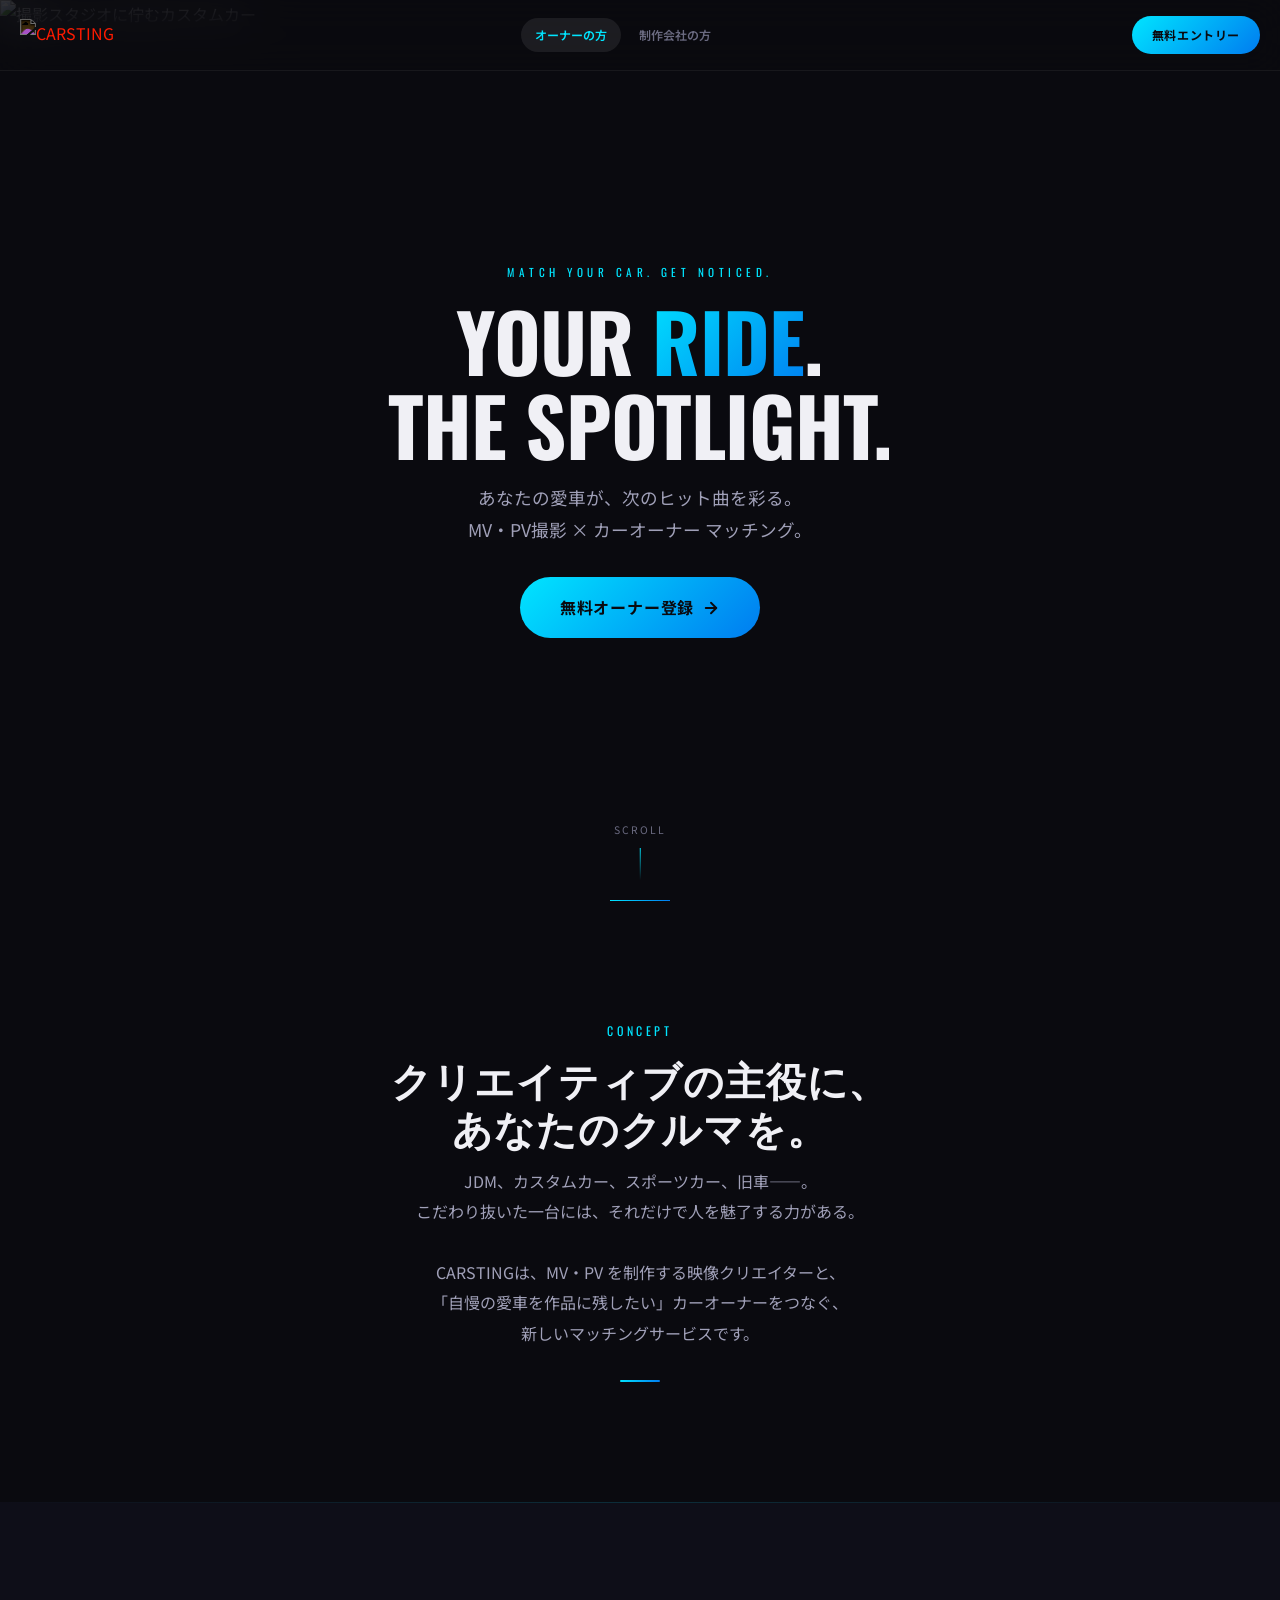
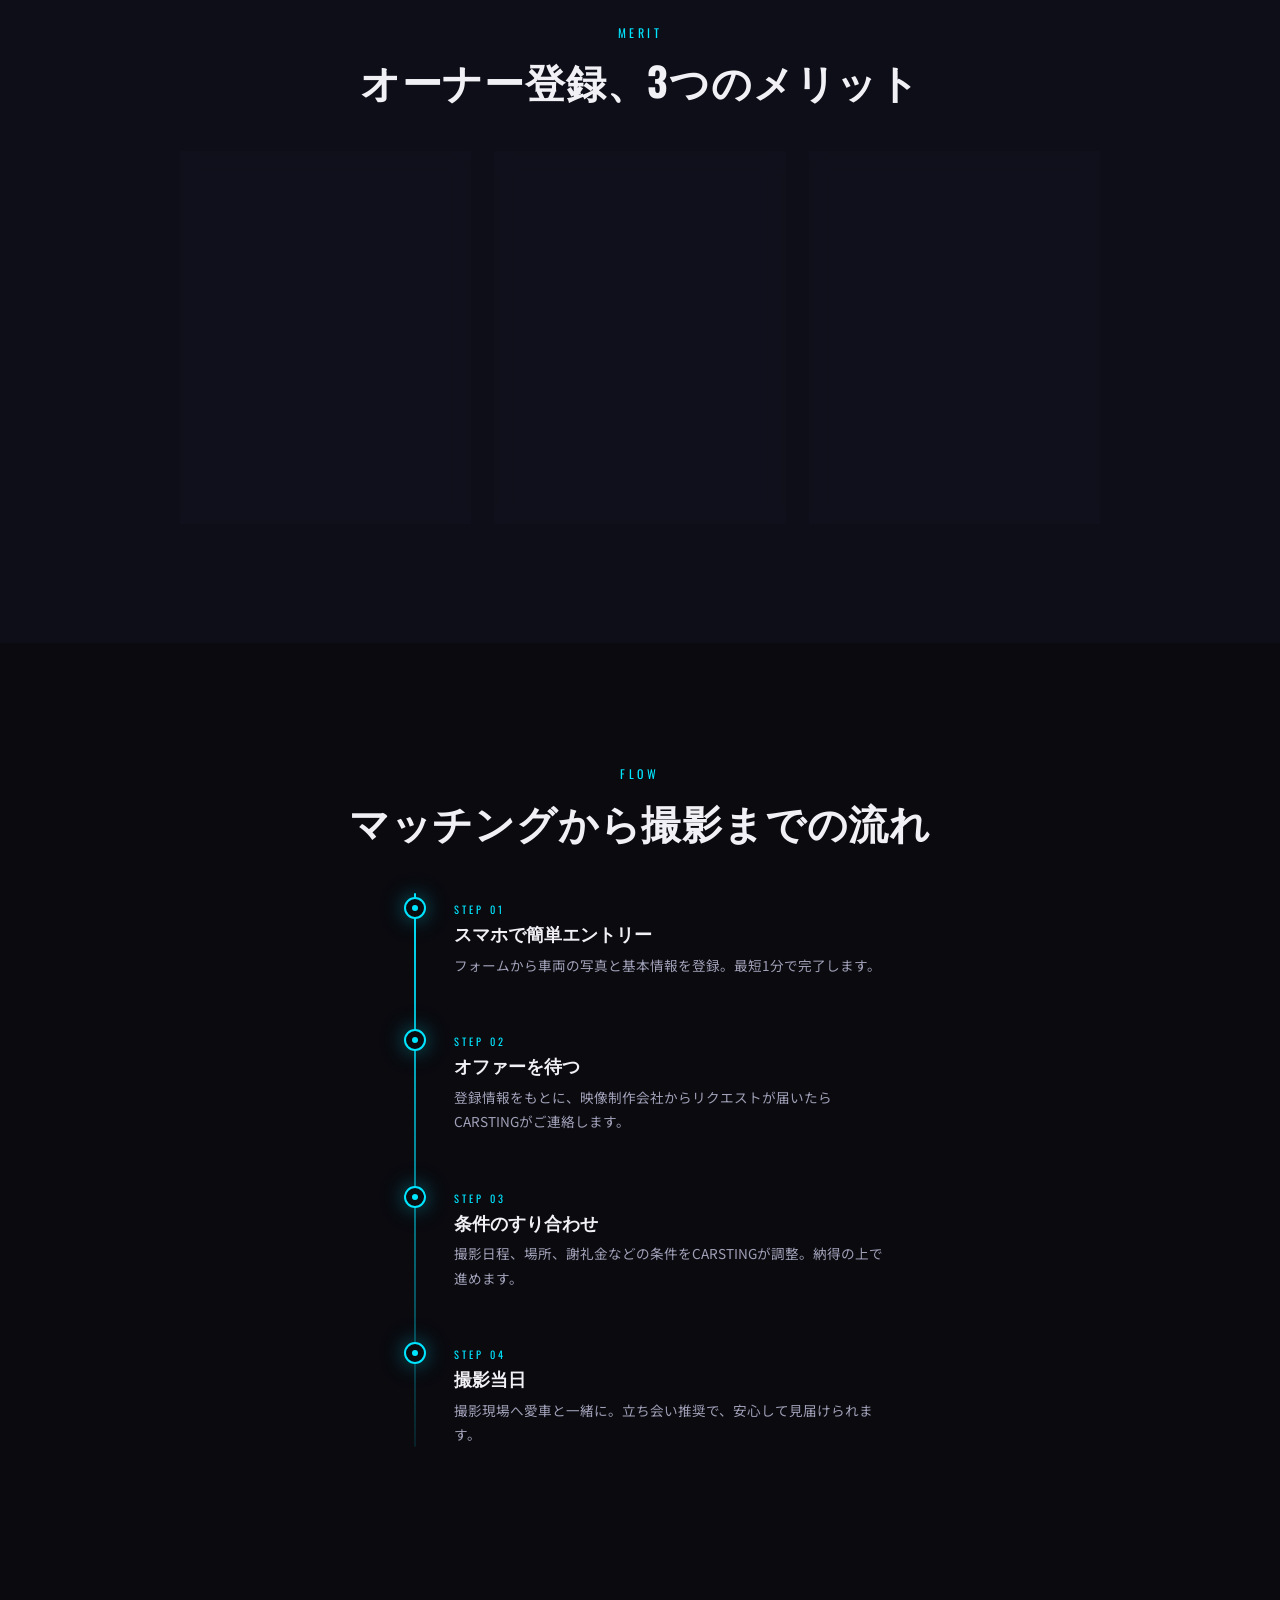
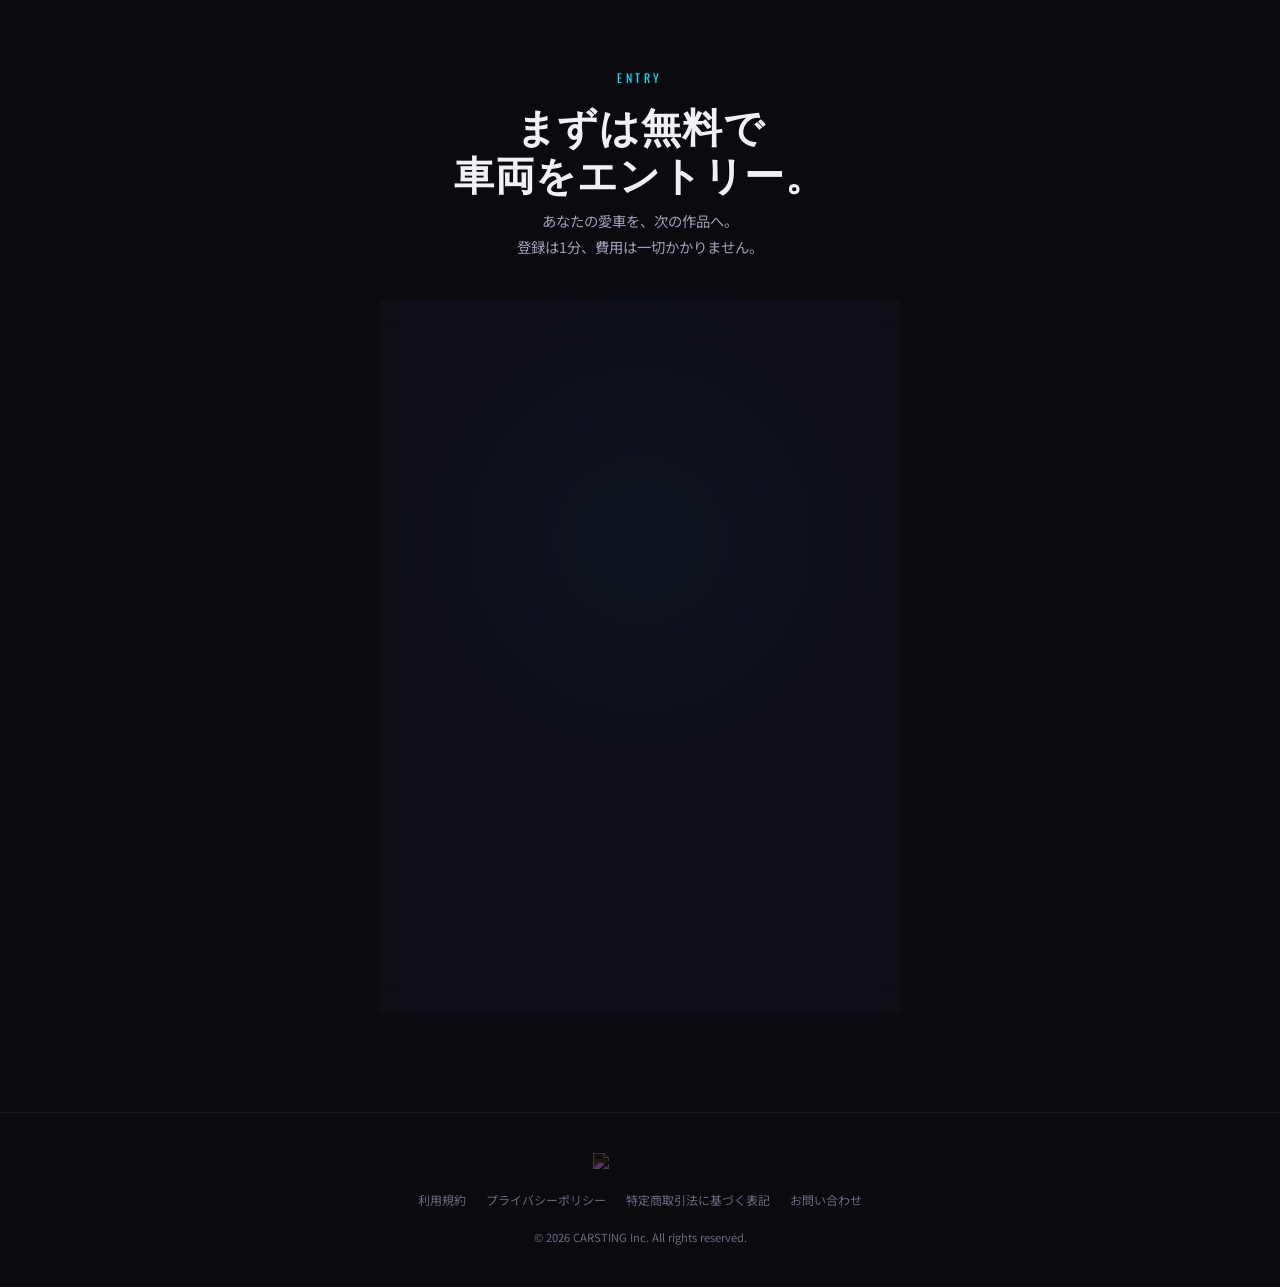
==== index.html @ 890844fc "Rebrand: YAVAY → CARSTING, 映像の主役 → クリエイティブの主役" ====
<!DOCTYPE html>
<html lang="ja">

<head>
  <meta charset="UTF-8">
  <meta name="viewport" content="width=device-width, initial-scale=1.0">
  <title>CARSTING | あなたの愛車を、映像作品の主役に。</title>
  <meta name="description" content="MV・PV撮影にあなたの愛車を。カスタムカー・スポーツカー・旧車オーナー向け無料マッチング登録。プロの映像作品に愛車が出演するチャンス。">
  <meta name="theme-color" content="#0a0a0f">
  <link rel="preconnect" href="https://fonts.googleapis.com">
  <link rel="preconnect" href="https://fonts.gstatic.com" crossorigin>
  <link
    href="https://fonts.googleapis.com/css2?family=Noto+Sans+JP:wght@400;600;700&family=Oswald:wght@400;600;700&display=swap"
    rel="stylesheet">
  <link rel="stylesheet" href="style.css">
</head>

<body>

  <!-- ========== Header ========== -->
  <header class="site-header" id="header">
    <a href="index.html" class="logo"><img src="assets/images/logo.png" alt="CARSTING"></a>
    <nav class="header-nav">
      <a href="index.html" class="header-nav-link active">オーナーの方</a>
      <a href="btob.html" class="header-nav-link">制作会社の方</a>
    </nav>
    <a href="#cta" class="header-cta">無料エントリー</a>
  </header>

  <!-- ========== Hero ========== -->
  <section class="hero" id="hero">
    <div class="hero-bg">
      <img src="assets/images/hero.png" alt="撮影スタジオに佇むカスタムカー" width="1200" height="800">
    </div>
    <div class="hero-content">
      <span class="hero-eyecatch">Match your car. Get noticed.</span>
      <h1 class="hero-title">
        YOUR <span class="highlight">RIDE</span>.<br>
        THE SPOTLIGHT.
      </h1>
      <p class="hero-subtitle">あなたの愛車が、次のヒット曲を彩る。<br>MV・PV撮影 × カーオーナー マッチング。</p>
      <a href="#cta" class="hero-cta" id="hero-cta-btn">
        無料オーナー登録
        <svg viewBox="0 0 24 24" fill="none" stroke="currentColor" stroke-width="2.5" stroke-linecap="round"
          stroke-linejoin="round">
          <path d="M5 12h14" />
          <path d="m12 5 7 7-7 7" />
        </svg>
      </a>
    </div>
    <div class="hero-scroll-hint" aria-hidden="true">
      <span>Scroll</span>
      <div class="line"></div>
    </div>
  </section>

  <!-- ========== Concept ========== -->
  <section class="concept" id="concept">
    <div class="container">
      <div class="fade-in">
        <span class="section-label">Concept</span>
        <h2 class="section-title">クリエイティブの主役に、<br>あなたのクルマを。</h2>
        <p class="section-subtitle">
          JDM、カスタムカー、スポーツカー、旧車——。<br>
          こだわり抜いた一台には、それだけで人を魅了する力がある。<br><br>
          CARSTINGは、MV・PV を制作する映像クリエイターと、<br>
          「自慢の愛車を作品に残したい」カーオーナーをつなぐ、<br>
          新しいマッチングサービスです。
        </p>
        <div class="concept-visual-line"></div>
      </div>
    </div>
  </section>

  <!-- ========== Merits ========== -->
  <section class="merits" id="merits">
    <div class="container">
      <div class="merits-header fade-in">
        <span class="section-label">Merit</span>
        <h2 class="section-title">オーナー登録、3つのメリット</h2>
      </div>
      <div class="merits-grid">

        <!-- Merit 1 -->
        <div class="merit-card fade-in" data-delay="0">
          <div class="merit-icon">
            <img src="assets/images/merit-film.png" alt="" width="72" height="72">
          </div>
          <span class="merit-number">Merit 01</span>
          <h3 class="merit-title">プロの映像作品に<br>愛車が残る</h3>
          <p class="merit-description">
            アーティストのMVやブランドPVに、あなたの愛車が出演。プロの手で撮られた映像は、一生モノの実績として残ります。
          </p>
        </div>

        <!-- Merit 2 -->
        <div class="merit-card fade-in" data-delay="1">
          <div class="merit-icon">
            <img src="assets/images/merit-money.png" alt="" width="72" height="72">
          </div>
          <span class="merit-number">Merit 02</span>
          <h3 class="merit-title">空き時間で<br>副収入を得られる</h3>
          <p class="merit-description">
            撮影協力に対して謝礼金をお支払い。愛車の維持費の足しに。稼働はあなたのスケジュール次第です。
          </p>
        </div>

        <!-- Merit 3 -->
        <div class="merit-card fade-in" data-delay="2">
          <div class="merit-icon">
            <img src="assets/images/merit-shield.png" alt="" width="72" height="72">
          </div>
          <span class="merit-number">Merit 03</span>
          <h3 class="merit-title">仲介で安心、<br>トラブル回避</h3>
          <p class="merit-description">
            制作会社との直接取引ではなく、CARSTINGが間に入って条件調整・契約をサポート。初めてでも安心です。
          </p>
        </div>

      </div>
    </div>
  </section>

  <!-- ========== Flow ========== -->
  <section class="flow" id="flow">
    <div class="container">
      <div class="flow-header fade-in">
        <span class="section-label">Flow</span>
        <h2 class="section-title">マッチングから撮影までの流れ</h2>
      </div>
      <div class="flow-timeline">

        <div class="flow-step fade-in" data-delay="0">
          <div class="flow-step-dot"></div>
          <span class="flow-step-number">Step 01</span>
          <h3 class="flow-step-title">スマホで簡単エントリー</h3>
          <p class="flow-step-description">フォームから車両の写真と基本情報を登録。最短1分で完了します。</p>
        </div>

        <div class="flow-step fade-in" data-delay="1">
          <div class="flow-step-dot"></div>
          <span class="flow-step-number">Step 02</span>
          <h3 class="flow-step-title">オファーを待つ</h3>
          <p class="flow-step-description">登録情報をもとに、映像制作会社からリクエストが届いたらCARSTINGがご連絡します。</p>
        </div>

        <div class="flow-step fade-in" data-delay="2">
          <div class="flow-step-dot"></div>
          <span class="flow-step-number">Step 03</span>
          <h3 class="flow-step-title">条件のすり合わせ</h3>
          <p class="flow-step-description">撮影日程、場所、謝礼金などの条件をCARSTINGが調整。納得の上で進めます。</p>
        </div>

        <div class="flow-step fade-in" data-delay="3">
          <div class="flow-step-dot"></div>
          <span class="flow-step-number">Step 04</span>
          <h3 class="flow-step-title">撮影当日</h3>
          <p class="flow-step-description">撮影現場へ愛車と一緒に。立ち会い推奨で、安心して見届けられます。</p>
        </div>

      </div>
    </div>
  </section>


  <!-- ========== CTA + Form ========== -->
  <section class="cta-section" id="cta">
    <div class="cta-inner fade-in">
      <span class="section-label">Entry</span>
      <h2 class="section-title">まずは無料で<br>車両をエントリー。</h2>
      <p class="cta-description">あなたの愛車を、次の作品へ。<br>登録は1分、費用は一切かかりません。</p>

      <form class="reg-form" id="registration-form" novalidate>
        <p class="form-title">無料オーナー登録フォーム</p>

        <div class="form-group">
          <label class="form-label" for="owner-name">お名前<span class="required">*</span></label>
          <input type="text" class="form-input" id="owner-name" name="name" placeholder="山田 太郎" autocomplete="name"
            required>
          <p class="form-error-msg">お名前を入力してください</p>
        </div>

        <div class="form-group">
          <label class="form-label" for="owner-contact">連絡先（電話番号 or メール）<span class="required">*</span></label>
          <input type="text" class="form-input" id="owner-contact" name="contact"
            placeholder="090-xxxx-xxxx or email@example.com" autocomplete="email tel" required>
          <p class="form-error-msg">連絡先を入力してください</p>
        </div>

        <div class="form-group">
          <label class="form-label" for="car-model">車種・年式<span class="required">*</span></label>
          <input type="text" class="form-input" id="car-model" name="car_model" placeholder="例：日産 シルビア S15 (2000年式)"
            required>
          <p class="form-error-msg">車種を入力してください</p>
        </div>

        <div class="form-group">
          <label class="form-label" for="car-photo">愛車の写真</label>
          <div class="file-upload">
            <div class="file-upload-area" id="file-upload-area">
              <svg viewBox="0 0 24 24" fill="none" stroke="currentColor" stroke-width="1.5" stroke-linecap="round"
                stroke-linejoin="round">
                <path d="M21 15v4a2 2 0 0 1-2 2H5a2 2 0 0 1-2-2v-4" />
                <polyline points="17 8 12 3 7 8" />
                <line x1="12" y1="3" x2="12" y2="15" />
              </svg>
              <p class="upload-text"><strong>タップして写真を選択</strong></p>
              <p class="upload-hint">JPG, PNG — 最大10MB</p>
            </div>
            <input type="file" id="car-photo" name="car_photo" accept="image/*">
            <p class="file-name" style="display:none;"></p>
          </div>
        </div>

        <button type="submit" class="submit-btn" id="submit-btn">
          無料でエントリーする
        </button>


      </form>
    </div>
  </section>

  <!-- ========== Footer ========== -->
  <footer class="site-footer">
    <div class="container">
      <div class="footer-logo"><img src="assets/images/logo.png" alt="CARSTING"></div>
      <nav class="footer-links">
        <a href="terms.html">利用規約</a>
        <a href="privacy.html">プライバシーポリシー</a>
        <a href="tokushou.html">特定商取引法に基づく表記</a>
        <a href="#">お問い合わせ</a>
      </nav>
      <p class="footer-copy">&copy; 2026 CARSTING Inc. All rights reserved.</p>
    </div>
  </footer>

  <!-- ========== Success Modal ========== -->
  <div class="modal-overlay" id="success-modal" role="dialog" aria-modal="true" aria-labelledby="modal-heading">
    <div class="modal-content">
      <div class="modal-icon">
        <svg viewBox="0 0 24 24" fill="none" stroke="currentColor" stroke-width="2.5" stroke-linecap="round"
          stroke-linejoin="round">
          <polyline points="20 6 9 17 4 12" />
        </svg>
      </div>
      <h3 class="modal-title" id="modal-heading">エントリー完了！</h3>
      <p class="modal-text">ご登録ありがとうございます。<br>オファーが届き次第、ご連絡いたします。</p>
      <button class="modal-close-btn" id="modal-close-btn">閉じる</button>
    </div>
  </div>

  <!-- Supabase (async so it doesn't block page scripts) -->
  <script src="https://cdn.jsdelivr.net/npm/@supabase/supabase-js@2" async></script>
  <script src="script.js" defer></script>
</body>

</html>
---- style.css ----
/* ================================================
   CARSTING - Car Owner Registration LP
   Cinematic × Underground × Premium
   ================================================ */

/* ---------- CSS Custom Properties ---------- */
:root {
  /* Base Colors */
  --bg-primary: #0a0a0f;
  --bg-secondary: #0e0e18;
  --bg-card: rgba(20, 20, 35, 0.7);
  --bg-glass: rgba(20, 20, 35, 0.45);

  /* Text Colors */
  --text-primary: #f0f0f5;
  --text-secondary: #a0a0b8;
  --text-muted: #6a6a80;

  /* Accent Colors */
  --accent-cyan: #00e5ff;
  --accent-cyan-dim: rgba(0, 229, 255, 0.15);
  --accent-amber: #ffab00;
  --accent-amber-dim: rgba(255, 171, 0, 0.15);
  --accent-gradient: linear-gradient(135deg, #00e5ff, #007cf0);

  /* Glow Effects */
  --glow-cyan: 0 0 20px rgba(0, 229, 255, 0.4), 0 0 60px rgba(0, 229, 255, 0.1);
  --glow-amber: 0 0 20px rgba(255, 171, 0, 0.4), 0 0 60px rgba(255, 171, 0, 0.1);
  --glow-cyan-strong: 0 0 30px rgba(0, 229, 255, 0.6), 0 0 80px rgba(0, 229, 255, 0.2);

  /* Spacing */
  --section-padding: 80px 20px;
  --container-max: 960px;

  /* Borders */
  --border-subtle: 1px solid rgba(255, 255, 255, 0.06);
  --border-glow: 1px solid rgba(0, 229, 255, 0.2);

  /* Radius */
  --radius-sm: 8px;
  --radius-md: 16px;
  --radius-lg: 24px;

  /* Transitions */
  --transition-fast: 0.2s ease;
  --transition-base: 0.35s cubic-bezier(0.4, 0, 0.2, 1);
  --transition-slow: 0.6s cubic-bezier(0.4, 0, 0.2, 1);
}

/* ---------- Reset & Base ---------- */
*,
*::before,
*::after {
  margin: 0;
  padding: 0;
  box-sizing: border-box;
}

html {
  scroll-behavior: smooth;
  -webkit-text-size-adjust: 100%;
}

body {
  font-family: 'Noto Sans JP', 'Hiragino Kaku Gothic ProN', sans-serif;
  background-color: var(--bg-primary);
  color: var(--text-primary);
  line-height: 1.8;
  overflow-x: hidden;
  -webkit-font-smoothing: antialiased;
  -moz-osx-font-smoothing: grayscale;
}

img {
  max-width: 100%;
  height: auto;
  display: block;
}

a {
  color: var(--accent-cyan);
  text-decoration: none;
  transition: color var(--transition-fast);
}

a:hover {
  color: #fff;
}

/* ---------- Utility ---------- */
.container {
  width: 100%;
  max-width: var(--container-max);
  margin: 0 auto;
  padding: 0 20px;
}

.section-label {
  font-family: 'Oswald', sans-serif;
  font-size: 0.75rem;
  letter-spacing: 0.3em;
  text-transform: uppercase;
  color: var(--accent-cyan);
  margin-bottom: 12px;
  display: block;
}

.section-title {
  font-family: 'Oswald', sans-serif;
  font-size: clamp(1.5rem, 6vw, 2.5rem);
  font-weight: 700;
  line-height: 1.2;
  margin-bottom: 16px;
  letter-spacing: 0.02em;
}

.section-subtitle {
  font-size: 0.95rem;
  color: var(--text-secondary);
  line-height: 1.9;
  max-width: 600px;
}

/* Fade-in animation */
.fade-in {
  opacity: 0;
  transform: translateY(30px);
  transition: opacity 0.7s cubic-bezier(0.4, 0, 0.2, 1),
    transform 0.7s cubic-bezier(0.4, 0, 0.2, 1);
  /* CSS-only fallback: auto-reveal after 2s even if JS fails */
  animation: fade-in-fallback 0.7s cubic-bezier(0.4, 0, 0.2, 1) 2s forwards;
}

.fade-in.is-visible {
  opacity: 1;
  transform: translateY(0);
  animation: none;
  /* Cancel fallback once JS has handled it */
}

@keyframes fade-in-fallback {
  to {
    opacity: 1;
    transform: translateY(0);
  }
}

/* ---------- Header ---------- */
.site-header {
  position: fixed;
  top: 0;
  left: 0;
  right: 0;
  z-index: 100;
  padding: 16px 20px;
  display: flex;
  justify-content: space-between;
  align-items: center;
  background: rgba(10, 10, 15, 0.7);
  backdrop-filter: blur(20px);
  -webkit-backdrop-filter: blur(20px);
  border-bottom: var(--border-subtle);
  transition: background var(--transition-base);
}

.site-header.scrolled {
  background: rgba(10, 10, 15, 0.95);
}

.logo {
  display: flex;
  align-items: center;
  text-decoration: none;
}

.logo img {
  height: 32px;
  width: auto;
  filter: invert(1);
  transition: opacity var(--transition-fast);
}

.logo:hover img {
  opacity: 0.8;
}

.header-cta {
  font-size: 0.75rem;
  font-weight: 700;
  padding: 8px 20px;
  background: var(--accent-gradient);
  color: var(--bg-primary);
  border: none;
  border-radius: 100px;
  cursor: pointer;
  letter-spacing: 0.05em;
  transition: box-shadow var(--transition-base), transform var(--transition-fast);
  text-decoration: none;
}

.header-cta:hover {
  box-shadow: var(--glow-cyan);
  transform: translateY(-1px);
  color: var(--bg-primary);
}

/* Header Nav */
.header-nav {
  display: flex;
  align-items: center;
  gap: 4px;
}

.header-nav-link {
  padding: 6px 14px;
  border-radius: 100px;
  font-size: 0.75rem;
  font-weight: 600;
  color: var(--text-muted);
  text-decoration: none;
  transition: color var(--transition-fast), background var(--transition-fast);
}

.header-nav-link:hover {
  color: var(--text-primary);
}

.header-nav-link.active {
  background: rgba(255, 255, 255, 0.08);
  color: var(--accent-cyan);
}

/* ---------- Hero Section ---------- */
.hero {
  position: relative;
  min-height: 100vh;
  min-height: 100dvh;
  display: flex;
  align-items: flex-end;
  justify-content: center;
  overflow: hidden;
  padding: 0 20px 60px;
}

.hero-bg {
  position: absolute;
  inset: 0;
  z-index: 0;
}

.hero-bg img {
  width: 100%;
  height: 100%;
  object-fit: cover;
  object-position: center 60%;
}

.hero-bg::after {
  content: '';
  position: absolute;
  inset: 0;
  background: linear-gradient(to bottom,
      rgba(10, 10, 15, 0.3) 0%,
      rgba(10, 10, 15, 0.1) 30%,
      rgba(10, 10, 15, 0.6) 60%,
      rgba(10, 10, 15, 0.95) 85%,
      rgba(10, 10, 15, 1) 100%);
}

.hero-content {
  position: relative;
  z-index: 1;
  text-align: center;
  max-width: 600px;
}

.hero-eyecatch {
  font-family: 'Oswald', sans-serif;
  font-size: 0.7rem;
  letter-spacing: 0.4em;
  text-transform: uppercase;
  color: var(--accent-cyan);
  margin-bottom: 16px;
  display: block;
}

.hero-title {
  font-family: 'Oswald', sans-serif;
  font-size: clamp(2.8rem, 12vw, 5rem);
  font-weight: 700;
  line-height: 1.05;
  letter-spacing: -0.01em;
  text-transform: uppercase;
  margin-bottom: 16px;
}

.hero-title .highlight {
  background: var(--accent-gradient);
  -webkit-background-clip: text;
  -webkit-text-fill-color: transparent;
  background-clip: text;
}

.hero-subtitle {
  font-size: clamp(0.9rem, 3.5vw, 1.1rem);
  color: var(--text-secondary);
  margin-bottom: 32px;
  line-height: 1.8;
}

.hero-cta {
  display: inline-flex;
  align-items: center;
  gap: 8px;
  padding: 16px 40px;
  font-size: 1rem;
  font-weight: 700;
  color: var(--bg-primary);
  background: var(--accent-gradient);
  border: none;
  border-radius: 100px;
  cursor: pointer;
  transition: box-shadow var(--transition-base), transform var(--transition-fast);
  text-decoration: none;
  letter-spacing: 0.05em;
}

.hero-cta:hover {
  box-shadow: var(--glow-cyan-strong);
  transform: translateY(-2px);
  color: var(--bg-primary);
}

.hero-cta svg {
  width: 18px;
  height: 18px;
  transition: transform var(--transition-fast);
}

.hero-cta:hover svg {
  transform: translateX(4px);
}

.hero-scroll-hint {
  position: absolute;
  bottom: 20px;
  left: 50%;
  transform: translateX(-50%);
  z-index: 1;
  display: flex;
  flex-direction: column;
  align-items: center;
  gap: 8px;
  color: var(--text-muted);
  font-size: 0.65rem;
  letter-spacing: 0.2em;
  text-transform: uppercase;
  animation: bounce-down 2s infinite;
}

.hero-scroll-hint .line {
  width: 1px;
  height: 32px;
  background: linear-gradient(to bottom, var(--accent-cyan), transparent);
}

@keyframes bounce-down {

  0%,
  100% {
    transform: translateX(-50%) translateY(0);
  }

  50% {
    transform: translateX(-50%) translateY(8px);
  }
}

/* ---------- Concept Section ---------- */
.concept {
  padding: var(--section-padding);
  text-align: center;
  position: relative;
}

.concept::before {
  content: '';
  position: absolute;
  top: 0;
  left: 50%;
  transform: translateX(-50%);
  width: 60px;
  height: 1px;
  background: var(--accent-gradient);
}

.concept .section-subtitle {
  margin: 0 auto 32px;
}

.concept-visual-line {
  width: 40px;
  height: 2px;
  background: var(--accent-gradient);
  margin: 32px auto 0;
  border-radius: 2px;
}

/* ---------- Merits Section ---------- */
.merits {
  padding: var(--section-padding);
  background: var(--bg-secondary);
  position: relative;
}

.merits::before {
  content: '';
  position: absolute;
  top: 0;
  left: 0;
  right: 0;
  height: 1px;
  background: linear-gradient(90deg, transparent, rgba(0, 229, 255, 0.15), transparent);
}

.merits-header {
  text-align: center;
  margin-bottom: 48px;
}

.merits-grid {
  display: grid;
  grid-template-columns: 1fr;
  gap: 20px;
}

.merit-card {
  background: var(--bg-glass);
  border: var(--border-subtle);
  border-radius: var(--radius-md);
  padding: 32px 24px;
  text-align: center;
  backdrop-filter: blur(10px);
  -webkit-backdrop-filter: blur(10px);
  transition: border-color var(--transition-base), box-shadow var(--transition-base);
  position: relative;
  overflow: hidden;
}

.merit-card::before {
  content: '';
  position: absolute;
  inset: 0;
  background: radial-gradient(ellipse at top, rgba(0, 229, 255, 0.03), transparent 70%);
  pointer-events: none;
}

.merit-card:hover {
  border-color: rgba(0, 229, 255, 0.2);
  box-shadow: 0 8px 40px rgba(0, 0, 0, 0.3);
}

.merit-card:nth-child(2):hover {
  border-color: rgba(255, 171, 0, 0.2);
}

.merit-icon {
  width: 72px;
  height: 72px;
  margin: 0 auto 20px;
  border-radius: 50%;
  overflow: hidden;
}

.merit-icon img {
  width: 100%;
  height: 100%;
  object-fit: cover;
}

.merit-number {
  font-family: 'Oswald', sans-serif;
  font-size: 0.7rem;
  letter-spacing: 0.3em;
  color: var(--accent-cyan);
  margin-bottom: 12px;
  text-transform: uppercase;
}

.merit-card:nth-child(2) .merit-number {
  color: var(--accent-amber);
}

.merit-title {
  font-family: 'Oswald', sans-serif;
  font-size: 1.2rem;
  font-weight: 600;
  margin-bottom: 12px;
  line-height: 1.4;
}

.merit-description {
  font-size: 0.85rem;
  color: var(--text-secondary);
  line-height: 1.9;
}

/* ---------- Flow Section ---------- */
.flow {
  padding: var(--section-padding);
  position: relative;
}

.flow-header {
  text-align: center;
  margin-bottom: 48px;
}

.flow-timeline {
  position: relative;
  max-width: 500px;
  margin: 0 auto;
}

.flow-timeline::before {
  content: '';
  position: absolute;
  left: 20px;
  top: 0;
  bottom: 0;
  width: 2px;
  background: linear-gradient(to bottom, var(--accent-cyan), rgba(0, 229, 255, 0.1));
  border-radius: 2px;
}

.flow-step {
  position: relative;
  padding-left: 56px;
  padding-bottom: 40px;
}

.flow-step:last-child {
  padding-bottom: 0;
}

.flow-step-dot {
  position: absolute;
  left: 11px;
  top: 4px;
  width: 20px;
  height: 20px;
  border-radius: 50%;
  background: var(--bg-primary);
  border: 2px solid var(--accent-cyan);
  box-shadow: var(--glow-cyan);
  display: flex;
  align-items: center;
  justify-content: center;
  z-index: 1;
}

.flow-step-dot::after {
  content: '';
  width: 6px;
  height: 6px;
  border-radius: 50%;
  background: var(--accent-cyan);
}

.flow-step-number {
  font-family: 'Oswald', sans-serif;
  font-size: 0.65rem;
  letter-spacing: 0.3em;
  color: var(--accent-cyan);
  text-transform: uppercase;
  margin-bottom: 6px;
}

.flow-step-title {
  font-family: 'Oswald', sans-serif;
  font-size: 1.1rem;
  font-weight: 600;
  margin-bottom: 8px;
  line-height: 1.3;
}

.flow-step-description {
  font-size: 0.85rem;
  color: var(--text-secondary);
  line-height: 1.8;
}

/* ---------- FAQ Section ---------- */
.faq {
  padding: var(--section-padding);
  background: var(--bg-secondary);
  position: relative;
}

.faq::before {
  content: '';
  position: absolute;
  top: 0;
  left: 0;
  right: 0;
  height: 1px;
  background: linear-gradient(90deg, transparent, rgba(0, 229, 255, 0.15), transparent);
}

.faq-header {
  text-align: center;
  margin-bottom: 40px;
}

.faq-list {
  max-width: 700px;
  margin: 0 auto;
  display: flex;
  flex-direction: column;
  gap: 12px;
}

.faq-item {
  background: var(--bg-glass);
  border: var(--border-subtle);
  border-radius: var(--radius-sm);
  overflow: hidden;
  transition: border-color var(--transition-base);
}

.faq-item.active {
  border-color: rgba(0, 229, 255, 0.15);
}

.faq-question {
  width: 100%;
  display: flex;
  align-items: center;
  justify-content: space-between;
  gap: 16px;
  padding: 20px 24px;
  background: none;
  border: none;
  color: var(--text-primary);
  font-size: 0.9rem;
  font-weight: 600;
  text-align: left;
  cursor: pointer;
  line-height: 1.6;
  font-family: inherit;
  transition: color var(--transition-fast);
}

.faq-question:hover {
  color: var(--accent-cyan);
}

.faq-question .icon {
  flex-shrink: 0;
  width: 24px;
  height: 24px;
  border-radius: 50%;
  border: 1px solid rgba(255, 255, 255, 0.15);
  display: flex;
  align-items: center;
  justify-content: center;
  transition: transform var(--transition-base), border-color var(--transition-base);
}

.faq-item.active .faq-question .icon {
  transform: rotate(45deg);
  border-color: var(--accent-cyan);
  color: var(--accent-cyan);
}

.faq-answer {
  max-height: 0;
  overflow: hidden;
  transition: max-height 0.4s cubic-bezier(0.4, 0, 0.2, 1);
}

.faq-answer-inner {
  padding: 0 24px 24px;
  font-size: 0.85rem;
  color: var(--text-secondary);
  line-height: 1.9;
}

/* ---------- CTA Section ---------- */
.cta-section {
  padding: 100px 20px;
  position: relative;
  overflow: hidden;
}

.cta-section::before {
  content: '';
  position: absolute;
  top: 50%;
  left: 50%;
  transform: translate(-50%, -50%);
  width: 600px;
  height: 600px;
  background: radial-gradient(circle, rgba(0, 229, 255, 0.06), transparent 60%);
  pointer-events: none;
}

.cta-inner {
  position: relative;
  z-index: 1;
  max-width: 520px;
  margin: 0 auto;
  text-align: center;
}

.cta-inner .section-title {
  margin-bottom: 12px;
}

.cta-description {
  font-size: 0.9rem;
  color: var(--text-secondary);
  margin-bottom: 40px;
  line-height: 1.8;
}

/* Registration Form */
.reg-form {
  background: var(--bg-glass);
  border: var(--border-glow);
  border-radius: var(--radius-lg);
  padding: 32px 24px;
  backdrop-filter: blur(20px);
  -webkit-backdrop-filter: blur(20px);
  text-align: left;
}

.form-title {
  font-family: 'Oswald', sans-serif;
  font-size: 1rem;
  text-align: center;
  margin-bottom: 24px;
  letter-spacing: 0.05em;
}

.form-group {
  margin-bottom: 20px;
}

.form-label {
  display: block;
  font-size: 0.8rem;
  font-weight: 600;
  color: var(--text-secondary);
  margin-bottom: 8px;
  letter-spacing: 0.03em;
}

.form-label .required {
  color: var(--accent-cyan);
  margin-left: 4px;
  font-size: 0.7rem;
}

.form-input {
  width: 100%;
  padding: 14px 16px;
  background: rgba(255, 255, 255, 0.04);
  border: 1px solid rgba(255, 255, 255, 0.1);
  border-radius: var(--radius-sm);
  color: var(--text-primary);
  font-size: 1rem;
  font-family: inherit;
  transition: border-color var(--transition-fast), box-shadow var(--transition-fast);
  -webkit-appearance: none;
  appearance: none;
}

.form-input::placeholder {
  color: var(--text-muted);
}

.form-input:focus {
  outline: none;
  border-color: var(--accent-cyan);
  box-shadow: 0 0 0 3px var(--accent-cyan-dim);
}

.form-input.error {
  border-color: #ff4757;
  box-shadow: 0 0 0 3px rgba(255, 71, 87, 0.15);
}

.form-error-msg {
  font-size: 0.75rem;
  color: #ff4757;
  margin-top: 6px;
  display: none;
}

.form-input.error+.form-error-msg {
  display: block;
}

/* File Upload */
.file-upload {
  position: relative;
}

.file-upload-area {
  display: flex;
  flex-direction: column;
  align-items: center;
  justify-content: center;
  padding: 28px 16px;
  border: 2px dashed rgba(255, 255, 255, 0.1);
  border-radius: var(--radius-sm);
  cursor: pointer;
  transition: border-color var(--transition-fast), background var(--transition-fast);
  text-align: center;
}

.file-upload-area:hover {
  border-color: var(--accent-cyan);
  background: var(--accent-cyan-dim);
}

.file-upload-area.has-file {
  border-color: var(--accent-cyan);
  border-style: solid;
}

.file-upload-area svg {
  width: 32px;
  height: 32px;
  color: var(--text-muted);
  margin-bottom: 8px;
}

.file-upload-area .upload-text {
  font-size: 0.8rem;
  color: var(--text-muted);
}

.file-upload-area .upload-text strong {
  color: var(--accent-cyan);
}

.file-upload-area .upload-hint {
  font-size: 0.7rem;
  color: var(--text-muted);
  margin-top: 4px;
}

.file-upload input[type="file"] {
  position: absolute;
  inset: 0;
  opacity: 0;
  cursor: pointer;
}

.file-name {
  font-size: 0.8rem;
  color: var(--accent-cyan);
  margin-top: 8px;
  text-align: center;
}

/* Submit Button */
.submit-btn {
  width: 100%;
  padding: 16px;
  font-size: 1rem;
  font-weight: 700;
  color: var(--bg-primary);
  background: var(--accent-gradient);
  border: none;
  border-radius: 100px;
  cursor: pointer;
  letter-spacing: 0.05em;
  transition: box-shadow var(--transition-base), transform var(--transition-fast);
  margin-top: 8px;
  font-family: inherit;
}

.submit-btn:hover {
  box-shadow: var(--glow-cyan-strong);
  transform: translateY(-2px);
}

.submit-btn:active {
  transform: translateY(0);
}

/* ---------- Footer ---------- */
.site-footer {
  padding: 40px 20px;
  border-top: var(--border-subtle);
  text-align: center;
}

.footer-logo {
  margin-bottom: 12px;
  display: flex;
  justify-content: center;
}

.footer-logo img {
  height: 24px;
  width: auto;
  filter: invert(1);
  opacity: 0.5;
}

.footer-links {
  display: flex;
  justify-content: center;
  gap: 20px;
  margin-bottom: 16px;
  flex-wrap: wrap;
}

.footer-links a {
  font-size: 0.75rem;
  color: var(--text-muted);
  transition: color var(--transition-fast);
}

.footer-links a:hover {
  color: var(--accent-cyan);
}

.footer-copy {
  font-size: 0.7rem;
  color: var(--text-muted);
}

/* ---------- Success Modal ---------- */
.modal-overlay {
  position: fixed;
  inset: 0;
  z-index: 200;
  display: flex;
  align-items: center;
  justify-content: center;
  padding: 20px;
  background: rgba(0, 0, 0, 0.8);
  backdrop-filter: blur(8px);
  opacity: 0;
  visibility: hidden;
  transition: opacity 0.3s ease, visibility 0.3s ease;
}

.modal-overlay.is-active {
  opacity: 1;
  visibility: visible;
}

.modal-content {
  background: var(--bg-card);
  border: var(--border-glow);
  border-radius: var(--radius-lg);
  padding: 40px 28px;
  text-align: center;
  max-width: 380px;
  width: 100%;
  transform: scale(0.9);
  transition: transform 0.3s ease;
}

.modal-overlay.is-active .modal-content {
  transform: scale(1);
}

.modal-icon {
  width: 60px;
  height: 60px;
  margin: 0 auto 20px;
  border-radius: 50%;
  background: var(--accent-cyan-dim);
  display: flex;
  align-items: center;
  justify-content: center;
  color: var(--accent-cyan);
}

.modal-icon svg {
  width: 28px;
  height: 28px;
}

.modal-title {
  font-family: 'Oswald', sans-serif;
  font-size: 1.3rem;
  margin-bottom: 12px;
  letter-spacing: 0.05em;
}

.modal-text {
  font-size: 0.85rem;
  color: var(--text-secondary);
  line-height: 1.8;
  margin-bottom: 24px;
}

.modal-close-btn {
  padding: 12px 36px;
  background: var(--accent-gradient);
  color: var(--bg-primary);
  border: none;
  border-radius: 100px;
  font-size: 0.9rem;
  font-weight: 700;
  cursor: pointer;
  font-family: inherit;
  transition: box-shadow var(--transition-base);
}

.modal-close-btn:hover {
  box-shadow: var(--glow-cyan);
}

/* ---------- Responsive (Tablet+) ---------- */
@media (min-width: 640px) {
  .merits-grid {
    grid-template-columns: repeat(3, 1fr);
    gap: 16px;
  }

  .hero-content {
    padding-bottom: 40px;
  }

  .flow-timeline::before {
    left: 24px;
  }

  .flow-step {
    padding-left: 64px;
  }

  .flow-step-dot {
    left: 14px;
    width: 22px;
    height: 22px;
  }

  .reg-form {
    padding: 40px 36px;
  }

  .concept .section-subtitle {
    font-size: 1rem;
  }
}

/* ---------- Responsive (Desktop) ---------- */
@media (min-width: 1024px) {
  :root {
    --section-padding: 120px 20px;
  }

  .hero {
    align-items: center;
    padding-bottom: 0;
  }

  .hero-content {
    padding-bottom: 0;
  }

  .hero-bg img {
    object-position: center center;
  }

  .merits-grid {
    gap: 24px;
  }

  .merit-card {
    padding: 40px 28px;
  }

  .flow-step {
    padding-bottom: 48px;
  }
}

/* ---------- Accessibility ---------- */
@media (prefers-reduced-motion: reduce) {

  *,
  *::before,
  *::after {
    animation-duration: 0.01ms !important;
    animation-iteration-count: 1 !important;
    transition-duration: 0.01ms !important;
  }

  .fade-in {
    opacity: 1;
    transform: none;
  }

  html {
    scroll-behavior: auto;
  }
}
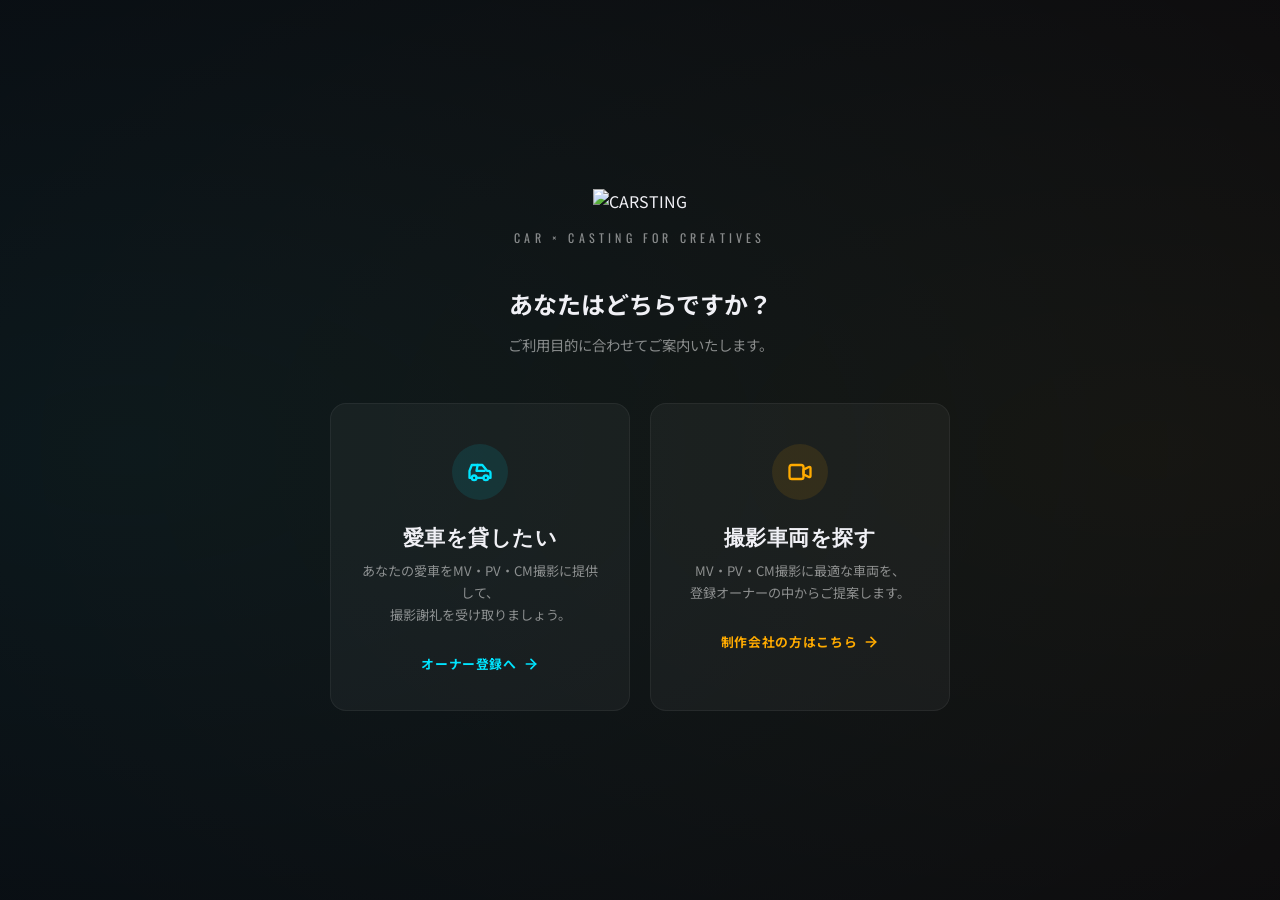
==== commit 96eefd6e: "Add gateway splash page: choose Owner or Production Company" ====
--- a/index.html
+++ b/index.html
@@ -4,255 +4,280 @@
 <head>
   <meta charset="UTF-8">
   <meta name="viewport" content="width=device-width, initial-scale=1.0">
-  <title>CARSTING | あなたの愛車を、映像作品の主役に。</title>
-  <meta name="description" content="MV・PV撮影にあなたの愛車を。カスタムカー・スポーツカー・旧車オーナー向け無料マッチング登録。プロの映像作品に愛車が出演するチャンス。">
-  <meta name="theme-color" content="#0a0a0f">
+  <title>CARSTING | あなたの愛車を、クリエイティブの主役に。</title>
+  <meta name="description" content="CARSTING - MV・PV撮影用の車両マッチングサービス。カーオーナーと映像制作会社をつなぎます。">
   <link rel="preconnect" href="https://fonts.googleapis.com">
   <link rel="preconnect" href="https://fonts.gstatic.com" crossorigin>
-  <link
-    href="https://fonts.googleapis.com/css2?family=Noto+Sans+JP:wght@400;600;700&family=Oswald:wght@400;600;700&display=swap"
-    rel="stylesheet">
-  <link rel="stylesheet" href="style.css">
+  <link href="https://fonts.googleapis.com/css2?family=Oswald:wght@400;500;700&family=Noto+Sans+JP:wght@400;500;700&display=swap" rel="stylesheet">
+  <style>
+    *, *::before, *::after { margin: 0; padding: 0; box-sizing: border-box; }
+
+    :root {
+      --bg-dark: #0a0a0f;
+      --bg-card: rgba(255, 255, 255, 0.04);
+      --accent-cyan: #00e5ff;
+      --accent-amber: #ffab00;
+      --text-primary: #f0f0f5;
+      --text-muted: rgba(255, 255, 255, 0.5);
+    }
+
+    body {
+      font-family: 'Noto Sans JP', sans-serif;
+      background: var(--bg-dark);
+      color: var(--text-primary);
+      min-height: 100vh;
+      display: flex;
+      flex-direction: column;
+      align-items: center;
+      justify-content: center;
+      overflow: hidden;
+    }
+
+    /* Background animation */
+    .bg-glow {
+      position: fixed;
+      inset: 0;
+      z-index: 0;
+      overflow: hidden;
+    }
+    .bg-glow::before {
+      content: '';
+      position: absolute;
+      top: -50%;
+      left: -50%;
+      width: 200%;
+      height: 200%;
+      background: radial-gradient(ellipse at 30% 50%, rgba(0, 229, 255, 0.06) 0%, transparent 60%),
+                  radial-gradient(ellipse at 70% 50%, rgba(255, 171, 0, 0.05) 0%, transparent 60%);
+      animation: bgShift 12s ease-in-out infinite alternate;
+    }
+    @keyframes bgShift {
+      0%   { transform: translate(0, 0) rotate(0deg); }
+      100% { transform: translate(2%, -2%) rotate(3deg); }
+    }
+
+    /* Gateway container */
+    .gateway {
+      position: relative;
+      z-index: 1;
+      text-align: center;
+      padding: 20px;
+      max-width: 720px;
+      width: 100%;
+      animation: fadeInUp 0.8s ease-out both;
+    }
+
+    @keyframes fadeInUp {
+      from { opacity: 0; transform: translateY(30px); }
+      to   { opacity: 1; transform: translateY(0); }
+    }
+
+    .gateway-logo {
+      width: 180px;
+      margin: 0 auto 16px;
+    }
+    .gateway-logo img {
+      width: 100%;
+      height: auto;
+    }
+
+    .gateway-tagline {
+      font-family: 'Oswald', sans-serif;
+      font-size: 0.75rem;
+      letter-spacing: 0.35em;
+      color: var(--text-muted);
+      text-transform: uppercase;
+      margin-bottom: 40px;
+    }
+
+    .gateway-heading {
+      font-size: 1.5rem;
+      font-weight: 700;
+      margin-bottom: 12px;
+      line-height: 1.5;
+    }
+
+    .gateway-sub {
+      font-size: 0.9rem;
+      color: var(--text-muted);
+      margin-bottom: 48px;
+    }
+
+    /* Cards */
+    .gateway-cards {
+      display: flex;
+      gap: 20px;
+      justify-content: center;
+    }
+
+    .gateway-card {
+      flex: 1;
+      max-width: 300px;
+      background: var(--bg-card);
+      border: 1px solid rgba(255, 255, 255, 0.06);
+      border-radius: 16px;
+      padding: 40px 28px 36px;
+      text-decoration: none;
+      color: var(--text-primary);
+      transition: transform 0.3s ease, box-shadow 0.3s ease, border-color 0.3s ease;
+      cursor: pointer;
+      position: relative;
+      overflow: hidden;
+    }
+
+    .gateway-card::before {
+      content: '';
+      position: absolute;
+      inset: 0;
+      border-radius: 16px;
+      opacity: 0;
+      transition: opacity 0.4s ease;
+    }
+
+    .gateway-card--owner::before {
+      background: radial-gradient(ellipse at center, rgba(0, 229, 255, 0.08) 0%, transparent 70%);
+    }
+    .gateway-card--company::before {
+      background: radial-gradient(ellipse at center, rgba(255, 171, 0, 0.08) 0%, transparent 70%);
+    }
+
+    .gateway-card:hover {
+      transform: translateY(-6px);
+      box-shadow: 0 20px 40px rgba(0, 0, 0, 0.4);
+    }
+    .gateway-card--owner:hover {
+      border-color: rgba(0, 229, 255, 0.3);
+    }
+    .gateway-card--company:hover {
+      border-color: rgba(255, 171, 0, 0.3);
+    }
+    .gateway-card:hover::before {
+      opacity: 1;
+    }
+
+    .card-icon {
+      width: 56px;
+      height: 56px;
+      margin: 0 auto 20px;
+      border-radius: 50%;
+      display: flex;
+      align-items: center;
+      justify-content: center;
+    }
+    .gateway-card--owner .card-icon {
+      background: rgba(0, 229, 255, 0.1);
+      color: var(--accent-cyan);
+    }
+    .gateway-card--company .card-icon {
+      background: rgba(255, 171, 0, 0.1);
+      color: var(--accent-amber);
+    }
+    .card-icon svg {
+      width: 28px;
+      height: 28px;
+    }
+
+    .card-title {
+      font-family: 'Oswald', sans-serif;
+      font-size: 1.3rem;
+      font-weight: 700;
+      margin-bottom: 8px;
+      letter-spacing: 0.02em;
+    }
+    .card-desc {
+      font-size: 0.82rem;
+      color: var(--text-muted);
+      line-height: 1.7;
+      margin-bottom: 24px;
+    }
+
+    .card-arrow {
+      display: inline-flex;
+      align-items: center;
+      gap: 6px;
+      font-size: 0.8rem;
+      font-weight: 700;
+      letter-spacing: 0.05em;
+      transition: gap 0.3s ease;
+    }
+    .gateway-card--owner .card-arrow { color: var(--accent-cyan); }
+    .gateway-card--company .card-arrow { color: var(--accent-amber); }
+
+    .gateway-card:hover .card-arrow { gap: 12px; }
+
+    .card-arrow svg {
+      width: 16px;
+      height: 16px;
+    }
+
+    /* Responsive */
+    @media (max-width: 600px) {
+      .gateway-cards {
+        flex-direction: column;
+        align-items: center;
+      }
+      .gateway-card {
+        max-width: 100%;
+      }
+      .gateway-heading {
+        font-size: 1.25rem;
+      }
+    }
+  </style>
 </head>
 
 <body>
-
-  <!-- ========== Header ========== -->
-  <header class="site-header" id="header">
-    <a href="index.html" class="logo"><img src="assets/images/logo.png" alt="CARSTING"></a>
-    <nav class="header-nav">
-      <a href="index.html" class="header-nav-link active">オーナーの方</a>
-      <a href="btob.html" class="header-nav-link">制作会社の方</a>
-    </nav>
-    <a href="#cta" class="header-cta">無料エントリー</a>
-  </header>
-
-  <!-- ========== Hero ========== -->
-  <section class="hero" id="hero">
-    <div class="hero-bg">
-      <img src="assets/images/hero.png" alt="撮影スタジオに佇むカスタムカー" width="1200" height="800">
+  <div class="bg-glow"></div>
+
+  <div class="gateway">
+    <div class="gateway-logo">
+      <img src="assets/images/logo.png" alt="CARSTING">
     </div>
-    <div class="hero-content">
-      <span class="hero-eyecatch">Match your car. Get noticed.</span>
-      <h1 class="hero-title">
-        YOUR <span class="highlight">RIDE</span>.<br>
-        THE SPOTLIGHT.
-      </h1>
-      <p class="hero-subtitle">あなたの愛車が、次のヒット曲を彩る。<br>MV・PV撮影 × カーオーナー マッチング。</p>
-      <a href="#cta" class="hero-cta" id="hero-cta-btn">
-        無料オーナー登録
-        <svg viewBox="0 0 24 24" fill="none" stroke="currentColor" stroke-width="2.5" stroke-linecap="round"
-          stroke-linejoin="round">
-          <path d="M5 12h14" />
-          <path d="m12 5 7 7-7 7" />
-        </svg>
+    <p class="gateway-tagline">Car × Casting for Creatives</p>
+
+    <h1 class="gateway-heading">あなたはどちらですか？</h1>
+    <p class="gateway-sub">ご利用目的に合わせてご案内いたします。</p>
+
+    <div class="gateway-cards">
+      <!-- Owner Card -->
+      <a href="owner.html" class="gateway-card gateway-card--owner" id="gateway-owner">
+        <div class="card-icon">
+          <svg viewBox="0 0 24 24" fill="none" stroke="currentColor" stroke-width="2" stroke-linecap="round" stroke-linejoin="round">
+            <path d="M7 17m-2 0a2 2 0 1 0 4 0a2 2 0 1 0 -4 0"/>
+            <path d="M17 17m-2 0a2 2 0 1 0 4 0a2 2 0 1 0 -4 0"/>
+            <path d="M5 17H3v-6l2-5h9l4 5h1a2 2 0 0 1 2 2v4h-2m-4 0H9"/>
+            <path d="M10 6l-1 5h7"/>
+          </svg>
+        </div>
+        <h2 class="card-title">愛車を貸したい</h2>
+        <p class="card-desc">あなたの愛車をMV・PV・CM撮影に提供して、<br>撮影謝礼を受け取りましょう。</p>
+        <span class="card-arrow">
+          オーナー登録へ
+          <svg viewBox="0 0 24 24" fill="none" stroke="currentColor" stroke-width="2.5" stroke-linecap="round" stroke-linejoin="round">
+            <path d="M5 12h14"/><path d="m12 5 7 7-7 7"/>
+          </svg>
+        </span>
+      </a>
+
+      <!-- Company Card -->
+      <a href="btob.html" class="gateway-card gateway-card--company" id="gateway-company">
+        <div class="card-icon">
+          <svg viewBox="0 0 24 24" fill="none" stroke="currentColor" stroke-width="2" stroke-linecap="round" stroke-linejoin="round">
+            <path d="M15 10l4.553 -2.276A1 1 0 0 1 21 8.618v6.764a1 1 0 0 1 -1.447 .894L15 14v-4z"/>
+            <rect x="3" y="6" width="12" height="12" rx="2"/>
+          </svg>
+        </div>
+        <h2 class="card-title">撮影車両を探す</h2>
+        <p class="card-desc">MV・PV・CM撮影に最適な車両を、<br>登録オーナーの中からご提案します。</p>
+        <span class="card-arrow">
+          制作会社の方はこちら
+          <svg viewBox="0 0 24 24" fill="none" stroke="currentColor" stroke-width="2.5" stroke-linecap="round" stroke-linejoin="round">
+            <path d="M5 12h14"/><path d="m12 5 7 7-7 7"/>
+          </svg>
+        </span>
       </a>
     </div>
-    <div class="hero-scroll-hint" aria-hidden="true">
-      <span>Scroll</span>
-      <div class="line"></div>
-    </div>
-  </section>
-
-  <!-- ========== Concept ========== -->
-  <section class="concept" id="concept">
-    <div class="container">
-      <div class="fade-in">
-        <span class="section-label">Concept</span>
-        <h2 class="section-title">クリエイティブの主役に、<br>あなたのクルマを。</h2>
-        <p class="section-subtitle">
-          JDM、カスタムカー、スポーツカー、旧車——。<br>
-          こだわり抜いた一台には、それだけで人を魅了する力がある。<br><br>
-          CARSTINGは、MV・PV を制作する映像クリエイターと、<br>
-          「自慢の愛車を作品に残したい」カーオーナーをつなぐ、<br>
-          新しいマッチングサービスです。
-        </p>
-        <div class="concept-visual-line"></div>
-      </div>
-    </div>
-  </section>
-
-  <!-- ========== Merits ========== -->
-  <section class="merits" id="merits">
-    <div class="container">
-      <div class="merits-header fade-in">
-        <span class="section-label">Merit</span>
-        <h2 class="section-title">オーナー登録、3つのメリット</h2>
-      </div>
-      <div class="merits-grid">
-
-        <!-- Merit 1 -->
-        <div class="merit-card fade-in" data-delay="0">
-          <div class="merit-icon">
-            <img src="assets/images/merit-film.png" alt="" width="72" height="72">
-          </div>
-          <span class="merit-number">Merit 01</span>
-          <h3 class="merit-title">プロの映像作品に<br>愛車が残る</h3>
-          <p class="merit-description">
-            アーティストのMVやブランドPVに、あなたの愛車が出演。プロの手で撮られた映像は、一生モノの実績として残ります。
-          </p>
-        </div>
-
-        <!-- Merit 2 -->
-        <div class="merit-card fade-in" data-delay="1">
-          <div class="merit-icon">
-            <img src="assets/images/merit-money.png" alt="" width="72" height="72">
-          </div>
-          <span class="merit-number">Merit 02</span>
-          <h3 class="merit-title">空き時間で<br>副収入を得られる</h3>
-          <p class="merit-description">
-            撮影協力に対して謝礼金をお支払い。愛車の維持費の足しに。稼働はあなたのスケジュール次第です。
-          </p>
-        </div>
-
-        <!-- Merit 3 -->
-        <div class="merit-card fade-in" data-delay="2">
-          <div class="merit-icon">
-            <img src="assets/images/merit-shield.png" alt="" width="72" height="72">
-          </div>
-          <span class="merit-number">Merit 03</span>
-          <h3 class="merit-title">仲介で安心、<br>トラブル回避</h3>
-          <p class="merit-description">
-            制作会社との直接取引ではなく、CARSTINGが間に入って条件調整・契約をサポート。初めてでも安心です。
-          </p>
-        </div>
-
-      </div>
-    </div>
-  </section>
-
-  <!-- ========== Flow ========== -->
-  <section class="flow" id="flow">
-    <div class="container">
-      <div class="flow-header fade-in">
-        <span class="section-label">Flow</span>
-        <h2 class="section-title">マッチングから撮影までの流れ</h2>
-      </div>
-      <div class="flow-timeline">
-
-        <div class="flow-step fade-in" data-delay="0">
-          <div class="flow-step-dot"></div>
-          <span class="flow-step-number">Step 01</span>
-          <h3 class="flow-step-title">スマホで簡単エントリー</h3>
-          <p class="flow-step-description">フォームから車両の写真と基本情報を登録。最短1分で完了します。</p>
-        </div>
-
-        <div class="flow-step fade-in" data-delay="1">
-          <div class="flow-step-dot"></div>
-          <span class="flow-step-number">Step 02</span>
-          <h3 class="flow-step-title">オファーを待つ</h3>
-          <p class="flow-step-description">登録情報をもとに、映像制作会社からリクエストが届いたらCARSTINGがご連絡します。</p>
-        </div>
-
-        <div class="flow-step fade-in" data-delay="2">
-          <div class="flow-step-dot"></div>
-          <span class="flow-step-number">Step 03</span>
-          <h3 class="flow-step-title">条件のすり合わせ</h3>
-          <p class="flow-step-description">撮影日程、場所、謝礼金などの条件をCARSTINGが調整。納得の上で進めます。</p>
-        </div>
-
-        <div class="flow-step fade-in" data-delay="3">
-          <div class="flow-step-dot"></div>
-          <span class="flow-step-number">Step 04</span>
-          <h3 class="flow-step-title">撮影当日</h3>
-          <p class="flow-step-description">撮影現場へ愛車と一緒に。立ち会い推奨で、安心して見届けられます。</p>
-        </div>
-
-      </div>
-    </div>
-  </section>
-
-
-  <!-- ========== CTA + Form ========== -->
-  <section class="cta-section" id="cta">
-    <div class="cta-inner fade-in">
-      <span class="section-label">Entry</span>
-      <h2 class="section-title">まずは無料で<br>車両をエントリー。</h2>
-      <p class="cta-description">あなたの愛車を、次の作品へ。<br>登録は1分、費用は一切かかりません。</p>
-
-      <form class="reg-form" id="registration-form" novalidate>
-        <p class="form-title">無料オーナー登録フォーム</p>
-
-        <div class="form-group">
-          <label class="form-label" for="owner-name">お名前<span class="required">*</span></label>
-          <input type="text" class="form-input" id="owner-name" name="name" placeholder="山田 太郎" autocomplete="name"
-            required>
-          <p class="form-error-msg">お名前を入力してください</p>
-        </div>
-
-        <div class="form-group">
-          <label class="form-label" for="owner-contact">連絡先（電話番号 or メール）<span class="required">*</span></label>
-          <input type="text" class="form-input" id="owner-contact" name="contact"
-            placeholder="090-xxxx-xxxx or email@example.com" autocomplete="email tel" required>
-          <p class="form-error-msg">連絡先を入力してください</p>
-        </div>
-
-        <div class="form-group">
-          <label class="form-label" for="car-model">車種・年式<span class="required">*</span></label>
-          <input type="text" class="form-input" id="car-model" name="car_model" placeholder="例：日産 シルビア S15 (2000年式)"
-            required>
-          <p class="form-error-msg">車種を入力してください</p>
-        </div>
-
-        <div class="form-group">
-          <label class="form-label" for="car-photo">愛車の写真</label>
-          <div class="file-upload">
-            <div class="file-upload-area" id="file-upload-area">
-              <svg viewBox="0 0 24 24" fill="none" stroke="currentColor" stroke-width="1.5" stroke-linecap="round"
-                stroke-linejoin="round">
-                <path d="M21 15v4a2 2 0 0 1-2 2H5a2 2 0 0 1-2-2v-4" />
-                <polyline points="17 8 12 3 7 8" />
-                <line x1="12" y1="3" x2="12" y2="15" />
-              </svg>
-              <p class="upload-text"><strong>タップして写真を選択</strong></p>
-              <p class="upload-hint">JPG, PNG — 最大10MB</p>
-            </div>
-            <input type="file" id="car-photo" name="car_photo" accept="image/*">
-            <p class="file-name" style="display:none;"></p>
-          </div>
-        </div>
-
-        <button type="submit" class="submit-btn" id="submit-btn">
-          無料でエントリーする
-        </button>
-
-
-      </form>
-    </div>
-  </section>
-
-  <!-- ========== Footer ========== -->
-  <footer class="site-footer">
-    <div class="container">
-      <div class="footer-logo"><img src="assets/images/logo.png" alt="CARSTING"></div>
-      <nav class="footer-links">
-        <a href="terms.html">利用規約</a>
-        <a href="privacy.html">プライバシーポリシー</a>
-        <a href="tokushou.html">特定商取引法に基づく表記</a>
-        <a href="#">お問い合わせ</a>
-      </nav>
-      <p class="footer-copy">&copy; 2026 CARSTING Inc. All rights reserved.</p>
-    </div>
-  </footer>
-
-  <!-- ========== Success Modal ========== -->
-  <div class="modal-overlay" id="success-modal" role="dialog" aria-modal="true" aria-labelledby="modal-heading">
-    <div class="modal-content">
-      <div class="modal-icon">
-        <svg viewBox="0 0 24 24" fill="none" stroke="currentColor" stroke-width="2.5" stroke-linecap="round"
-          stroke-linejoin="round">
-          <polyline points="20 6 9 17 4 12" />
-        </svg>
-      </div>
-      <h3 class="modal-title" id="modal-heading">エントリー完了！</h3>
-      <p class="modal-text">ご登録ありがとうございます。<br>オファーが届き次第、ご連絡いたします。</p>
-      <button class="modal-close-btn" id="modal-close-btn">閉じる</button>
-    </div>
   </div>
-
-  <!-- Supabase (async so it doesn't block page scripts) -->
-  <script src="https://cdn.jsdelivr.net/npm/@supabase/supabase-js@2" async></script>
-  <script src="script.js" defer></script>
 </body>
 
-</html>+</html>
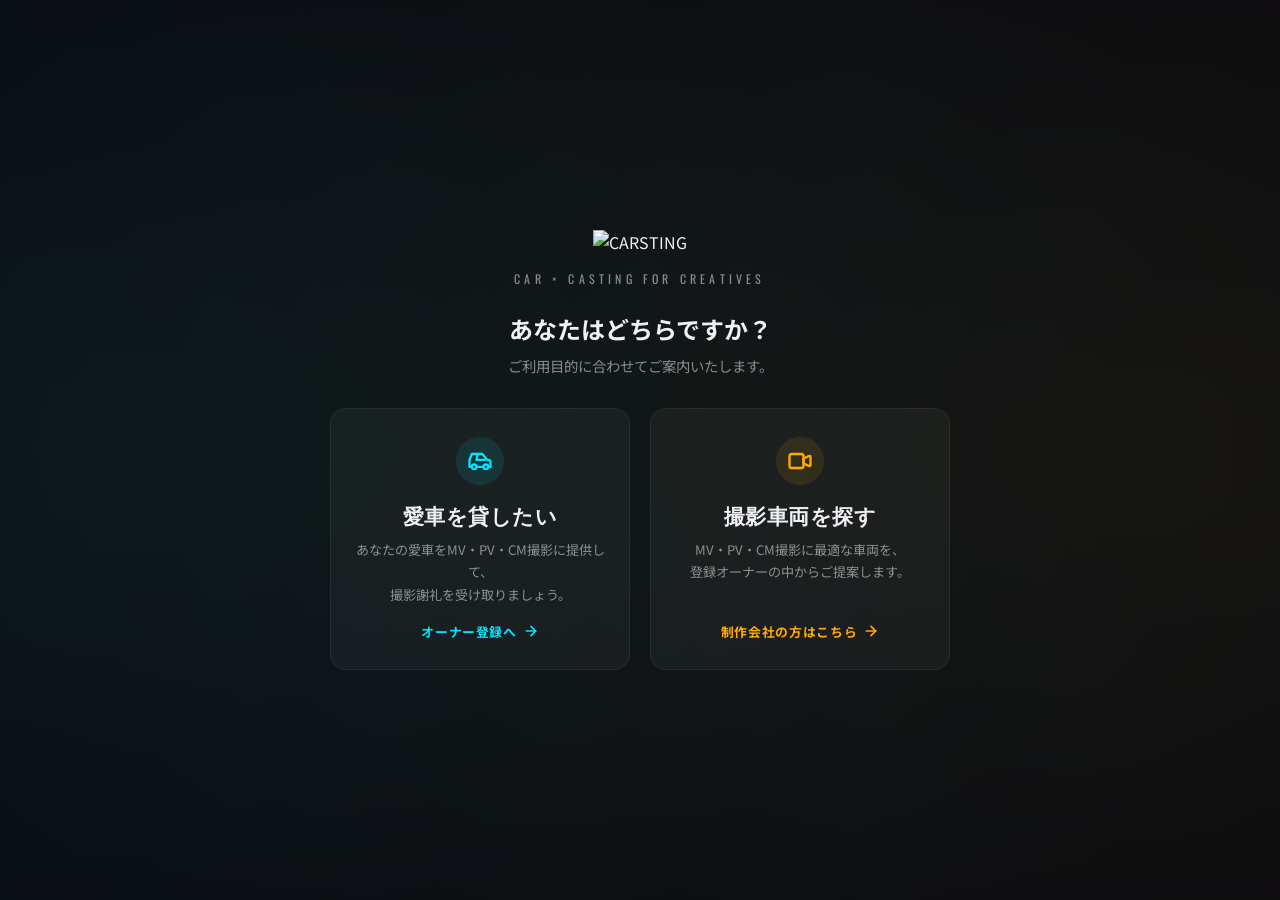
==== commit 118ad364: "Align gateway card content: flexbox for consistent text positioning" ====
--- a/index.html
+++ b/index.html
@@ -8,9 +8,17 @@
   <meta name="description" content="CARSTING - MV・PV撮影用の車両マッチングサービス。カーオーナーと映像制作会社をつなぎます。">
   <link rel="preconnect" href="https://fonts.googleapis.com">
   <link rel="preconnect" href="https://fonts.gstatic.com" crossorigin>
-  <link href="https://fonts.googleapis.com/css2?family=Oswald:wght@400;500;700&family=Noto+Sans+JP:wght@400;500;700&display=swap" rel="stylesheet">
+  <link
+    href="https://fonts.googleapis.com/css2?family=Oswald:wght@400;500;700&family=Noto+Sans+JP:wght@400;500;700&display=swap"
+    rel="stylesheet">
   <style>
-    *, *::before, *::after { margin: 0; padding: 0; box-sizing: border-box; }
+    *,
+    *::before,
+    *::after {
+      margin: 0;
+      padding: 0;
+      box-sizing: border-box;
+    }
 
     :root {
       --bg-dark: #0a0a0f;
@@ -26,11 +34,13 @@
       background: var(--bg-dark);
       color: var(--text-primary);
       min-height: 100vh;
+      min-height: 100dvh;
       display: flex;
       flex-direction: column;
       align-items: center;
       justify-content: center;
-      overflow: hidden;
+      overflow-x: hidden;
+      padding: 20px;
     }
 
     /* Background animation */
@@ -40,6 +50,7 @@
       z-index: 0;
       overflow: hidden;
     }
+
     .bg-glow::before {
       content: '';
       position: absolute;
@@ -48,12 +59,18 @@
       width: 200%;
       height: 200%;
       background: radial-gradient(ellipse at 30% 50%, rgba(0, 229, 255, 0.06) 0%, transparent 60%),
-                  radial-gradient(ellipse at 70% 50%, rgba(255, 171, 0, 0.05) 0%, transparent 60%);
+        radial-gradient(ellipse at 70% 50%, rgba(255, 171, 0, 0.05) 0%, transparent 60%);
       animation: bgShift 12s ease-in-out infinite alternate;
     }
+
     @keyframes bgShift {
-      0%   { transform: translate(0, 0) rotate(0deg); }
-      100% { transform: translate(2%, -2%) rotate(3deg); }
+      0% {
+        transform: translate(0, 0) rotate(0deg);
+      }
+
+      100% {
+        transform: translate(2%, -2%) rotate(3deg);
+      }
     }
 
     /* Gateway container */
@@ -68,14 +85,22 @@
     }
 
     @keyframes fadeInUp {
-      from { opacity: 0; transform: translateY(30px); }
-      to   { opacity: 1; transform: translateY(0); }
+      from {
+        opacity: 0;
+        transform: translateY(30px);
+      }
+
+      to {
+        opacity: 1;
+        transform: translateY(0);
+      }
     }
 
     .gateway-logo {
       width: 180px;
       margin: 0 auto 16px;
     }
+
     .gateway-logo img {
       width: 100%;
       height: auto;
@@ -87,20 +112,20 @@
       letter-spacing: 0.35em;
       color: var(--text-muted);
       text-transform: uppercase;
-      margin-bottom: 40px;
+      margin-bottom: 24px;
     }
 
     .gateway-heading {
       font-size: 1.5rem;
       font-weight: 700;
-      margin-bottom: 12px;
+      margin-bottom: 8px;
       line-height: 1.5;
     }
 
     .gateway-sub {
       font-size: 0.9rem;
       color: var(--text-muted);
-      margin-bottom: 48px;
+      margin-bottom: 32px;
     }
 
     /* Cards */
@@ -116,13 +141,16 @@
       background: var(--bg-card);
       border: 1px solid rgba(255, 255, 255, 0.06);
       border-radius: 16px;
-      padding: 40px 28px 36px;
+      padding: 28px 20px 28px;
       text-decoration: none;
       color: var(--text-primary);
       transition: transform 0.3s ease, box-shadow 0.3s ease, border-color 0.3s ease;
       cursor: pointer;
       position: relative;
       overflow: hidden;
+      display: flex;
+      flex-direction: column;
+      align-items: center;
     }
 
     .gateway-card::before {
@@ -137,6 +165,7 @@
     .gateway-card--owner::before {
       background: radial-gradient(ellipse at center, rgba(0, 229, 255, 0.08) 0%, transparent 70%);
     }
+
     .gateway-card--company::before {
       background: radial-gradient(ellipse at center, rgba(255, 171, 0, 0.08) 0%, transparent 70%);
     }
@@ -145,33 +174,39 @@
       transform: translateY(-6px);
       box-shadow: 0 20px 40px rgba(0, 0, 0, 0.4);
     }
+
     .gateway-card--owner:hover {
       border-color: rgba(0, 229, 255, 0.3);
     }
+
     .gateway-card--company:hover {
       border-color: rgba(255, 171, 0, 0.3);
     }
+
     .gateway-card:hover::before {
       opacity: 1;
     }
 
     .card-icon {
-      width: 56px;
-      height: 56px;
-      margin: 0 auto 20px;
+      width: 48px;
+      height: 48px;
+      margin: 0 auto 14px;
       border-radius: 50%;
       display: flex;
       align-items: center;
       justify-content: center;
     }
+
     .gateway-card--owner .card-icon {
       background: rgba(0, 229, 255, 0.1);
       color: var(--accent-cyan);
     }
+
     .gateway-card--company .card-icon {
       background: rgba(255, 171, 0, 0.1);
       color: var(--accent-amber);
     }
+
     .card-icon svg {
       width: 28px;
       height: 28px;
@@ -184,11 +219,13 @@
       margin-bottom: 8px;
       letter-spacing: 0.02em;
     }
+
     .card-desc {
       font-size: 0.82rem;
       color: var(--text-muted);
       line-height: 1.7;
-      margin-bottom: 24px;
+      margin-bottom: 16px;
+      flex-grow: 1;
     }
 
     .card-arrow {
@@ -200,10 +237,18 @@
       letter-spacing: 0.05em;
       transition: gap 0.3s ease;
     }
-    .gateway-card--owner .card-arrow { color: var(--accent-cyan); }
-    .gateway-card--company .card-arrow { color: var(--accent-amber); }
-
-    .gateway-card:hover .card-arrow { gap: 12px; }
+
+    .gateway-card--owner .card-arrow {
+      color: var(--accent-cyan);
+    }
+
+    .gateway-card--company .card-arrow {
+      color: var(--accent-amber);
+    }
+
+    .gateway-card:hover .card-arrow {
+      gap: 12px;
+    }
 
     .card-arrow svg {
       width: 16px;
@@ -212,15 +257,64 @@
 
     /* Responsive */
     @media (max-width: 600px) {
+      .gateway-logo {
+        width: 120px;
+        margin-bottom: 8px;
+      }
+
+      .gateway-tagline {
+        font-size: 0.65rem;
+        margin-bottom: 16px;
+      }
+
+      .gateway-heading {
+        font-size: 1.15rem;
+        margin-bottom: 6px;
+      }
+
+      .gateway-sub {
+        font-size: 0.8rem;
+        margin-bottom: 20px;
+      }
+
       .gateway-cards {
-        flex-direction: column;
-        align-items: center;
-      }
+        flex-direction: row;
+        gap: 12px;
+      }
+
       .gateway-card {
-        max-width: 100%;
-      }
-      .gateway-heading {
-        font-size: 1.25rem;
+        padding: 20px 14px 20px;
+      }
+
+      .card-icon {
+        width: 40px;
+        height: 40px;
+        margin-bottom: 10px;
+      }
+
+      .card-icon svg {
+        width: 22px;
+        height: 22px;
+      }
+
+      .card-title {
+        font-size: 1rem;
+        margin-bottom: 6px;
+      }
+
+      .card-desc {
+        font-size: 0.72rem;
+        line-height: 1.6;
+        margin-bottom: 12px;
+      }
+
+      .card-arrow {
+        font-size: 0.7rem;
+      }
+
+      .card-arrow svg {
+        width: 14px;
+        height: 14px;
       }
     }
   </style>
@@ -242,19 +336,22 @@
       <!-- Owner Card -->
       <a href="owner.html" class="gateway-card gateway-card--owner" id="gateway-owner">
         <div class="card-icon">
-          <svg viewBox="0 0 24 24" fill="none" stroke="currentColor" stroke-width="2" stroke-linecap="round" stroke-linejoin="round">
-            <path d="M7 17m-2 0a2 2 0 1 0 4 0a2 2 0 1 0 -4 0"/>
-            <path d="M17 17m-2 0a2 2 0 1 0 4 0a2 2 0 1 0 -4 0"/>
-            <path d="M5 17H3v-6l2-5h9l4 5h1a2 2 0 0 1 2 2v4h-2m-4 0H9"/>
-            <path d="M10 6l-1 5h7"/>
+          <svg viewBox="0 0 24 24" fill="none" stroke="currentColor" stroke-width="2" stroke-linecap="round"
+            stroke-linejoin="round">
+            <path d="M7 17m-2 0a2 2 0 1 0 4 0a2 2 0 1 0 -4 0" />
+            <path d="M17 17m-2 0a2 2 0 1 0 4 0a2 2 0 1 0 -4 0" />
+            <path d="M5 17H3v-6l2-5h9l4 5h1a2 2 0 0 1 2 2v4h-2m-4 0H9" />
+            <path d="M10 6l-1 5h7" />
           </svg>
         </div>
         <h2 class="card-title">愛車を貸したい</h2>
         <p class="card-desc">あなたの愛車をMV・PV・CM撮影に提供して、<br>撮影謝礼を受け取りましょう。</p>
         <span class="card-arrow">
           オーナー登録へ
-          <svg viewBox="0 0 24 24" fill="none" stroke="currentColor" stroke-width="2.5" stroke-linecap="round" stroke-linejoin="round">
-            <path d="M5 12h14"/><path d="m12 5 7 7-7 7"/>
+          <svg viewBox="0 0 24 24" fill="none" stroke="currentColor" stroke-width="2.5" stroke-linecap="round"
+            stroke-linejoin="round">
+            <path d="M5 12h14" />
+            <path d="m12 5 7 7-7 7" />
           </svg>
         </span>
       </a>
@@ -262,17 +359,20 @@
       <!-- Company Card -->
       <a href="btob.html" class="gateway-card gateway-card--company" id="gateway-company">
         <div class="card-icon">
-          <svg viewBox="0 0 24 24" fill="none" stroke="currentColor" stroke-width="2" stroke-linecap="round" stroke-linejoin="round">
-            <path d="M15 10l4.553 -2.276A1 1 0 0 1 21 8.618v6.764a1 1 0 0 1 -1.447 .894L15 14v-4z"/>
-            <rect x="3" y="6" width="12" height="12" rx="2"/>
+          <svg viewBox="0 0 24 24" fill="none" stroke="currentColor" stroke-width="2" stroke-linecap="round"
+            stroke-linejoin="round">
+            <path d="M15 10l4.553 -2.276A1 1 0 0 1 21 8.618v6.764a1 1 0 0 1 -1.447 .894L15 14v-4z" />
+            <rect x="3" y="6" width="12" height="12" rx="2" />
           </svg>
         </div>
         <h2 class="card-title">撮影車両を探す</h2>
         <p class="card-desc">MV・PV・CM撮影に最適な車両を、<br>登録オーナーの中からご提案します。</p>
         <span class="card-arrow">
           制作会社の方はこちら
-          <svg viewBox="0 0 24 24" fill="none" stroke="currentColor" stroke-width="2.5" stroke-linecap="round" stroke-linejoin="round">
-            <path d="M5 12h14"/><path d="m12 5 7 7-7 7"/>
+          <svg viewBox="0 0 24 24" fill="none" stroke="currentColor" stroke-width="2.5" stroke-linecap="round"
+            stroke-linejoin="round">
+            <path d="M5 12h14" />
+            <path d="m12 5 7 7-7 7" />
           </svg>
         </span>
       </a>
@@ -280,4 +380,4 @@
   </div>
 </body>
 
-</html>
+</html>
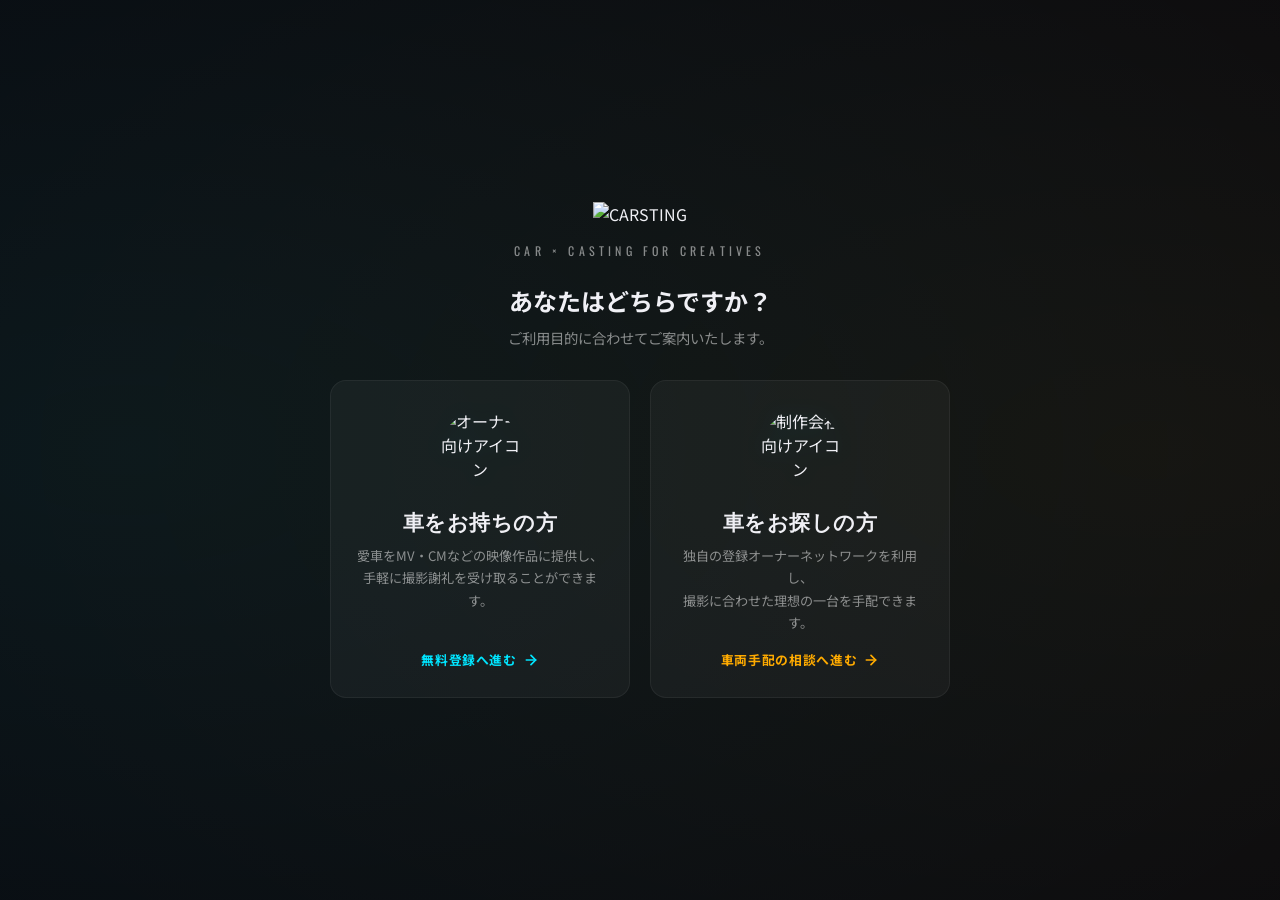
==== commit 267d9da8: "Round gateway page icons with border-radius: 50%" ====
--- a/index.html
+++ b/index.html
@@ -188,28 +188,20 @@
     }
 
     .card-icon {
-      width: 48px;
-      height: 48px;
-      margin: 0 auto 14px;
-      border-radius: 50%;
+      width: 80px;
+      height: 80px;
+      margin: 0 auto 16px;
       display: flex;
       align-items: center;
       justify-content: center;
     }
 
-    .gateway-card--owner .card-icon {
-      background: rgba(0, 229, 255, 0.1);
-      color: var(--accent-cyan);
-    }
-
-    .gateway-card--company .card-icon {
-      background: rgba(255, 171, 0, 0.1);
-      color: var(--accent-amber);
-    }
-
-    .card-icon svg {
-      width: 28px;
-      height: 28px;
+    .card-icon img {
+      width: 100%;
+      height: 100%;
+      object-fit: cover;
+      border-radius: 50%;
+      filter: drop-shadow(0 0 10px rgba(0, 229, 255, 0.15));
     }
 
     .card-title {
@@ -287,14 +279,9 @@
       }
 
       .card-icon {
-        width: 40px;
-        height: 40px;
-        margin-bottom: 10px;
-      }
-
-      .card-icon svg {
-        width: 22px;
-        height: 22px;
+        width: 64px;
+        height: 64px;
+        margin-bottom: 12px;
       }
 
       .card-title {
@@ -336,18 +323,12 @@
       <!-- Owner Card -->
       <a href="owner.html" class="gateway-card gateway-card--owner" id="gateway-owner">
         <div class="card-icon">
-          <svg viewBox="0 0 24 24" fill="none" stroke="currentColor" stroke-width="2" stroke-linecap="round"
-            stroke-linejoin="round">
-            <path d="M7 17m-2 0a2 2 0 1 0 4 0a2 2 0 1 0 -4 0" />
-            <path d="M17 17m-2 0a2 2 0 1 0 4 0a2 2 0 1 0 -4 0" />
-            <path d="M5 17H3v-6l2-5h9l4 5h1a2 2 0 0 1 2 2v4h-2m-4 0H9" />
-            <path d="M10 6l-1 5h7" />
-          </svg>
+          <img src="assets/images/gateway_owner.png" alt="オーナー向けアイコン">
         </div>
-        <h2 class="card-title">愛車を貸したい</h2>
-        <p class="card-desc">あなたの愛車をMV・PV・CM撮影に提供して、<br>撮影謝礼を受け取りましょう。</p>
+        <h2 class="card-title">車をお持ちの方</h2>
+        <p class="card-desc">愛車をMV・CMなどの映像作品に提供し、<br>手軽に撮影謝礼を受け取ることができます。</p>
         <span class="card-arrow">
-          オーナー登録へ
+          無料登録へ進む
           <svg viewBox="0 0 24 24" fill="none" stroke="currentColor" stroke-width="2.5" stroke-linecap="round"
             stroke-linejoin="round">
             <path d="M5 12h14" />
@@ -359,16 +340,12 @@
       <!-- Company Card -->
       <a href="btob.html" class="gateway-card gateway-card--company" id="gateway-company">
         <div class="card-icon">
-          <svg viewBox="0 0 24 24" fill="none" stroke="currentColor" stroke-width="2" stroke-linecap="round"
-            stroke-linejoin="round">
-            <path d="M15 10l4.553 -2.276A1 1 0 0 1 21 8.618v6.764a1 1 0 0 1 -1.447 .894L15 14v-4z" />
-            <rect x="3" y="6" width="12" height="12" rx="2" />
-          </svg>
+          <img src="assets/images/gateway_company.png" alt="制作会社向けアイコン">
         </div>
-        <h2 class="card-title">撮影車両を探す</h2>
-        <p class="card-desc">MV・PV・CM撮影に最適な車両を、<br>登録オーナーの中からご提案します。</p>
+        <h2 class="card-title">車をお探しの方</h2>
+        <p class="card-desc">独自の登録オーナーネットワークを利用し、<br>撮影に合わせた理想の一台を手配できます。</p>
         <span class="card-arrow">
-          制作会社の方はこちら
+          車両手配の相談へ進む
           <svg viewBox="0 0 24 24" fill="none" stroke="currentColor" stroke-width="2.5" stroke-linecap="round"
             stroke-linejoin="round">
             <path d="M5 12h14" />
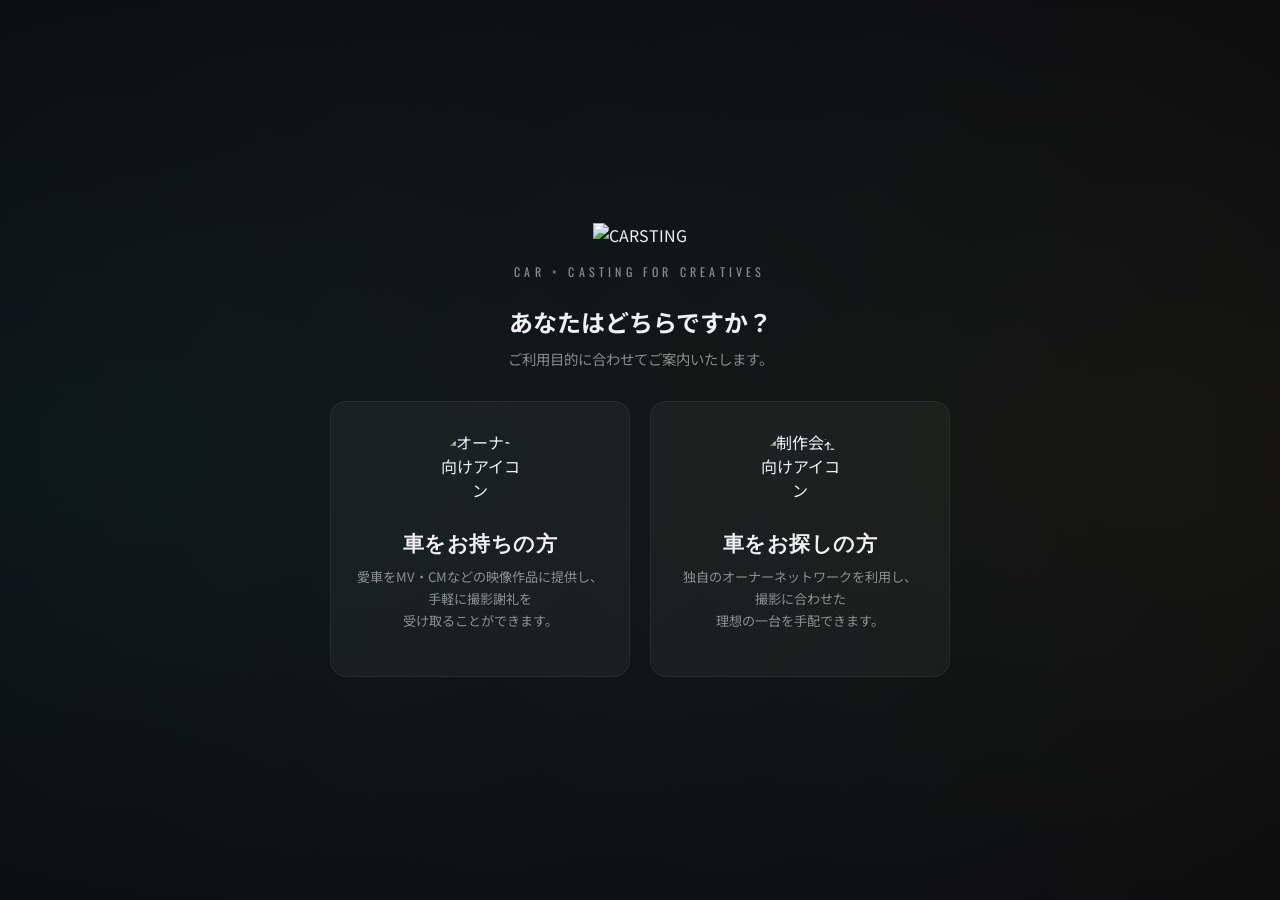
==== commit 0c6b09b7: "Remove CTA arrow links from gateway cards to lower psychological barrier" ====
--- a/index.html
+++ b/index.html
@@ -210,6 +210,8 @@
       font-weight: 700;
       margin-bottom: 8px;
       letter-spacing: 0.02em;
+      word-break: keep-all;
+      overflow-wrap: break-word;
     }
 
     .card-desc {
@@ -218,6 +220,8 @@
       line-height: 1.7;
       margin-bottom: 16px;
       flex-grow: 1;
+      word-break: keep-all;
+      overflow-wrap: break-word;
     }
 
     .card-arrow {
@@ -270,12 +274,15 @@
       }
 
       .gateway-cards {
-        flex-direction: row;
-        gap: 12px;
+        flex-direction: column;
+        align-items: center;
+        gap: 16px;
       }
 
       .gateway-card {
-        padding: 20px 14px 20px;
+        padding: 20px 16px;
+        width: 100%;
+        max-width: 300px;
       }
 
       .card-icon {
@@ -326,15 +333,10 @@
           <img src="assets/images/gateway_owner.png" alt="オーナー向けアイコン">
         </div>
         <h2 class="card-title">車をお持ちの方</h2>
-        <p class="card-desc">愛車をMV・CMなどの映像作品に提供し、<br>手軽に撮影謝礼を受け取ることができます。</p>
-        <span class="card-arrow">
-          無料登録へ進む
-          <svg viewBox="0 0 24 24" fill="none" stroke="currentColor" stroke-width="2.5" stroke-linecap="round"
-            stroke-linejoin="round">
-            <path d="M5 12h14" />
-            <path d="m12 5 7 7-7 7" />
-          </svg>
-        </span>
+        <p class="card-desc">
+          <span style="display:inline-block;">愛車をMV・CMなどの</span><span style="display:inline-block;">映像作品に提供し、</span><br>
+          <span style="display:inline-block;">手軽に撮影謝礼を</span><span style="display:inline-block;">受け取ることができます。</span>
+        </p>
       </a>
 
       <!-- Company Card -->
@@ -343,15 +345,10 @@
           <img src="assets/images/gateway_company.png" alt="制作会社向けアイコン">
         </div>
         <h2 class="card-title">車をお探しの方</h2>
-        <p class="card-desc">独自の登録オーナーネットワークを利用し、<br>撮影に合わせた理想の一台を手配できます。</p>
-        <span class="card-arrow">
-          車両手配の相談へ進む
-          <svg viewBox="0 0 24 24" fill="none" stroke="currentColor" stroke-width="2.5" stroke-linecap="round"
-            stroke-linejoin="round">
-            <path d="M5 12h14" />
-            <path d="m12 5 7 7-7 7" />
-          </svg>
-        </span>
+        <p class="card-desc">
+          <span style="display:inline-block;">独自のオーナーネットワークを</span><span style="display:inline-block;">利用し、</span><br>
+          <span style="display:inline-block;">撮影に合わせた</span><span style="display:inline-block;">理想の一台を手配できます。</span>
+        </p>
       </a>
     </div>
   </div>
